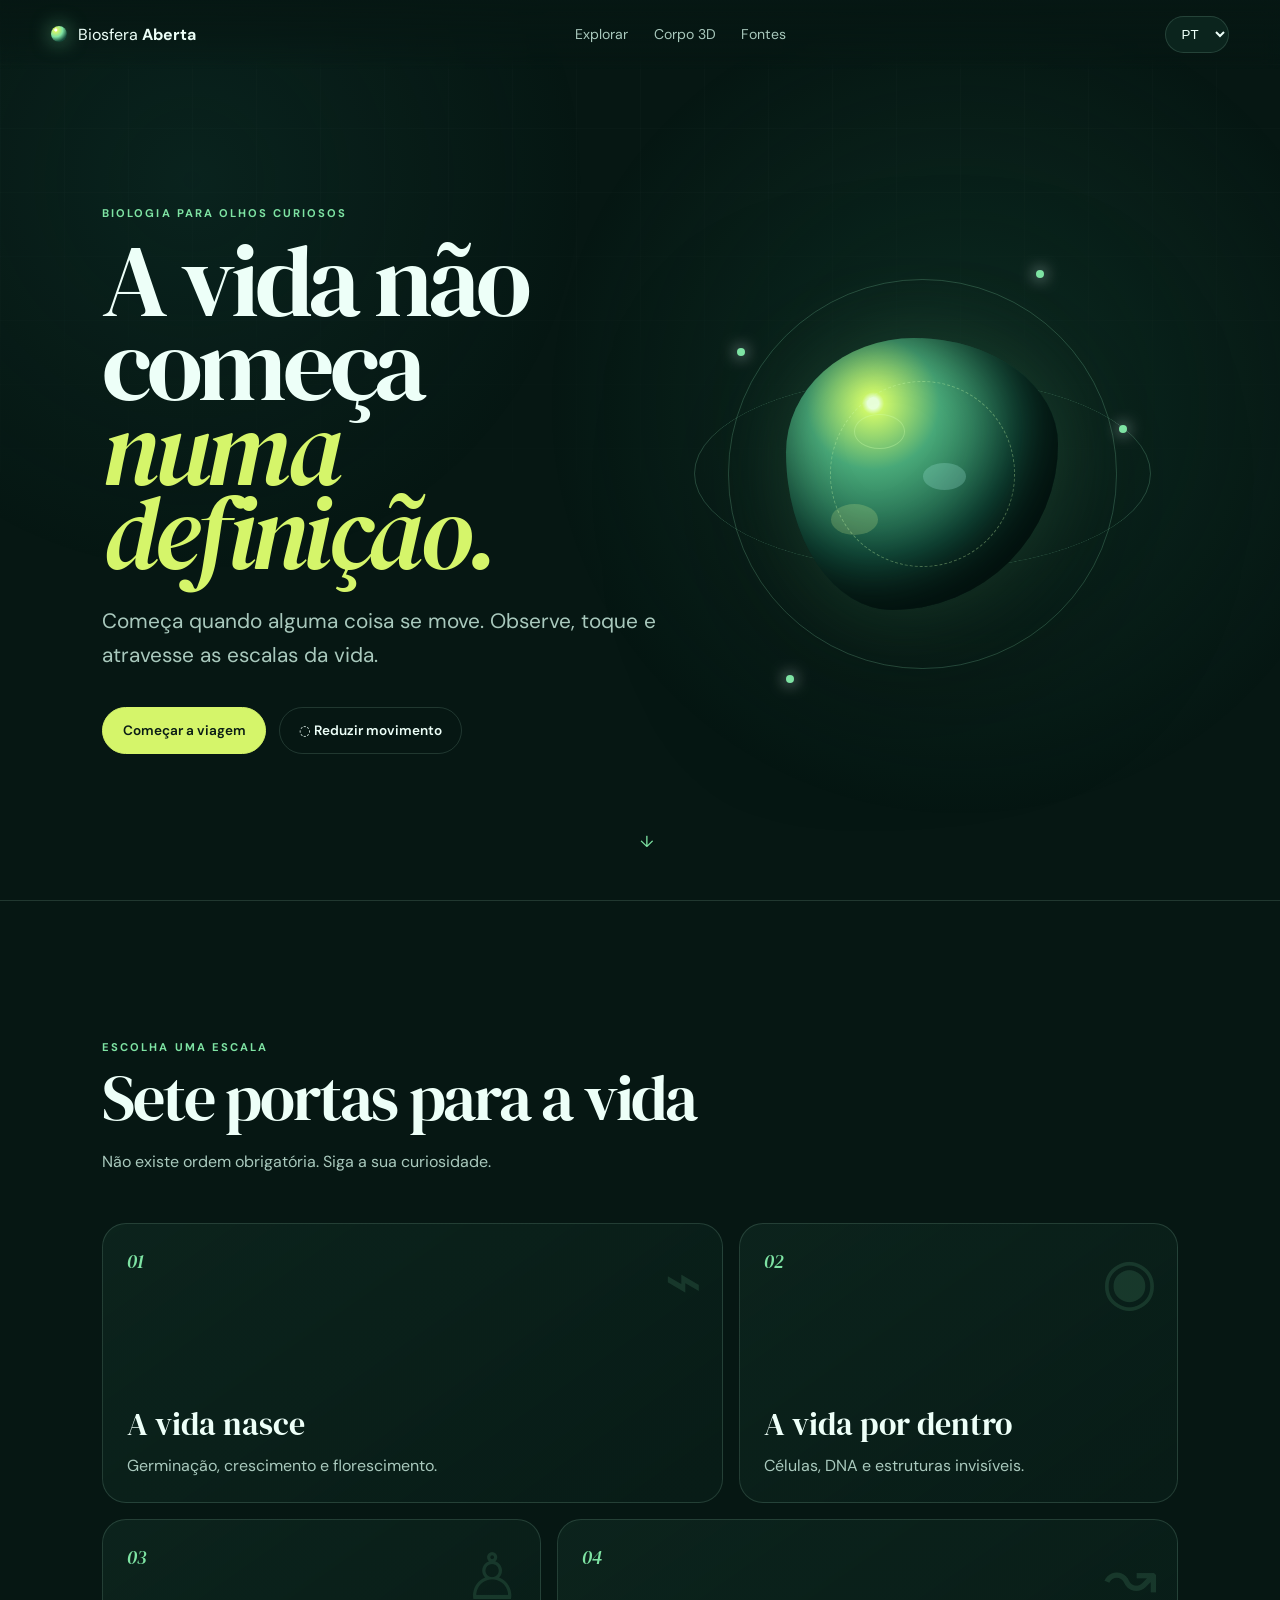
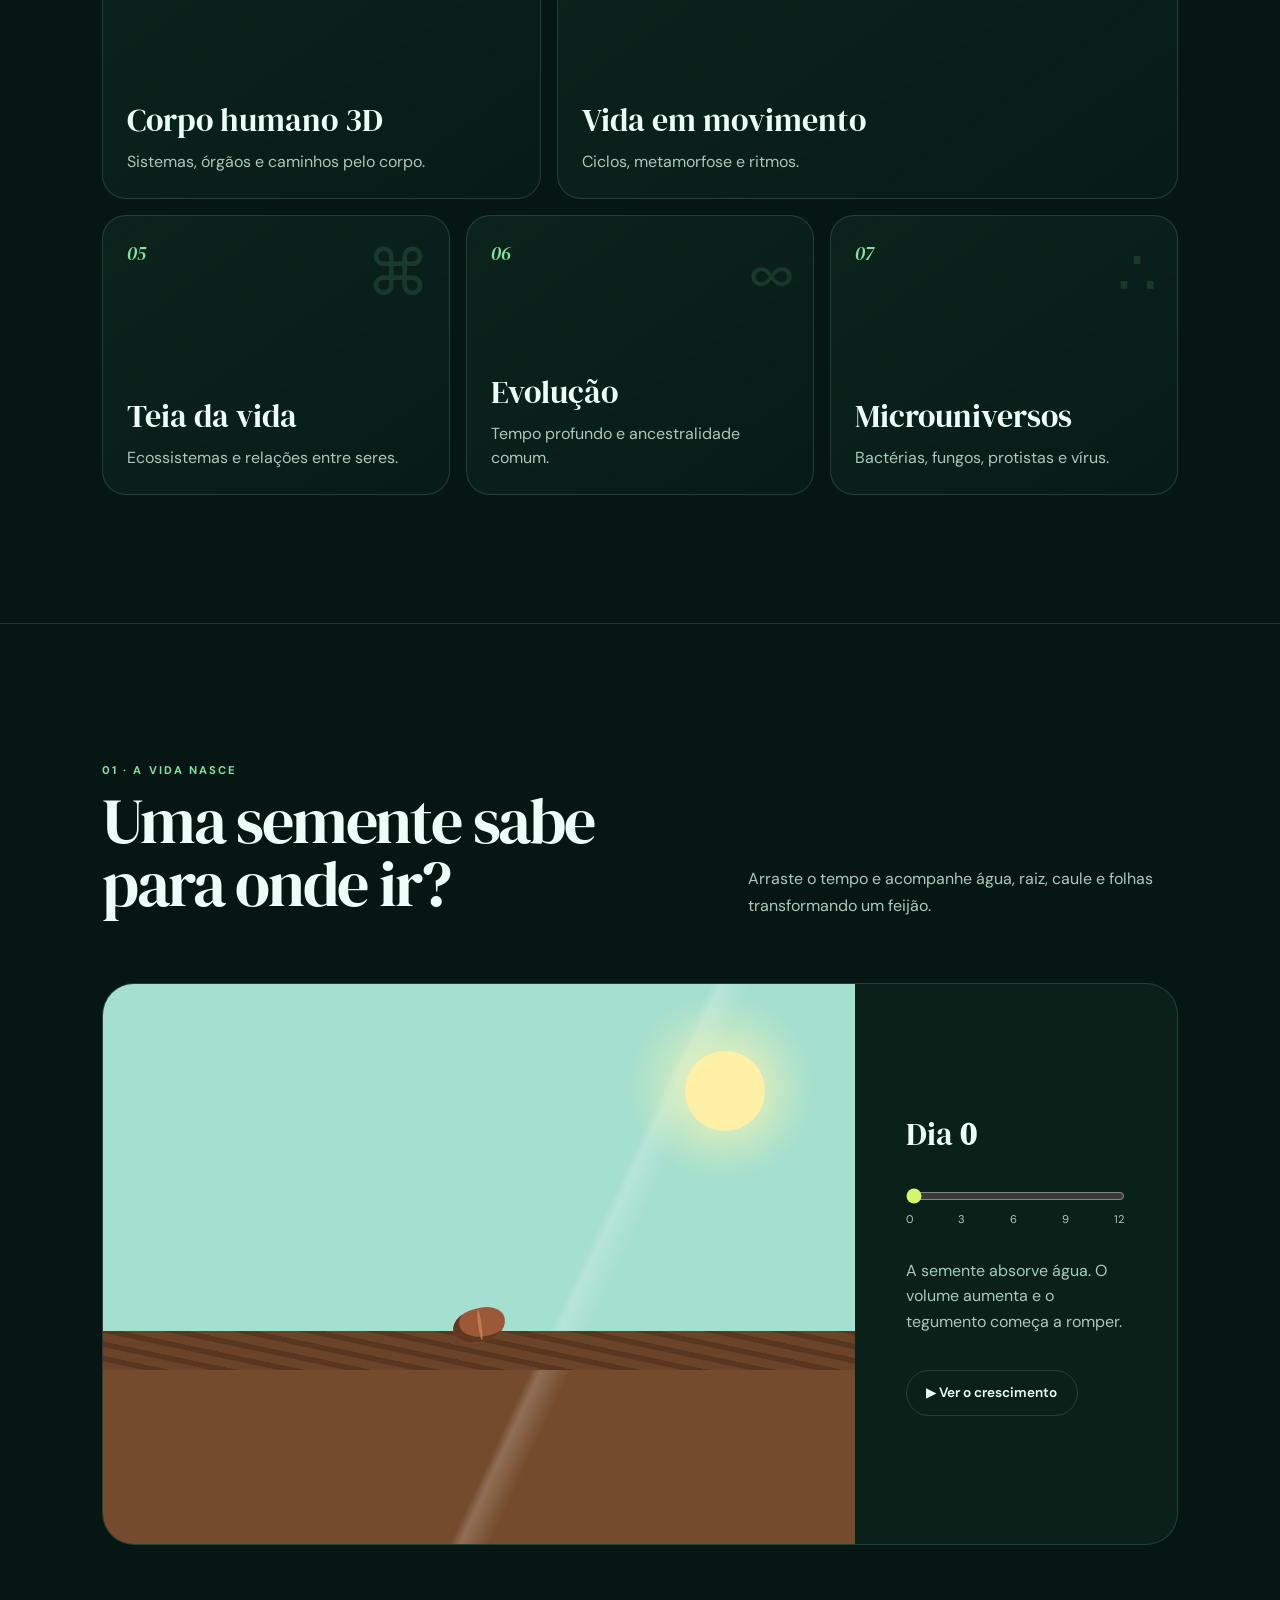
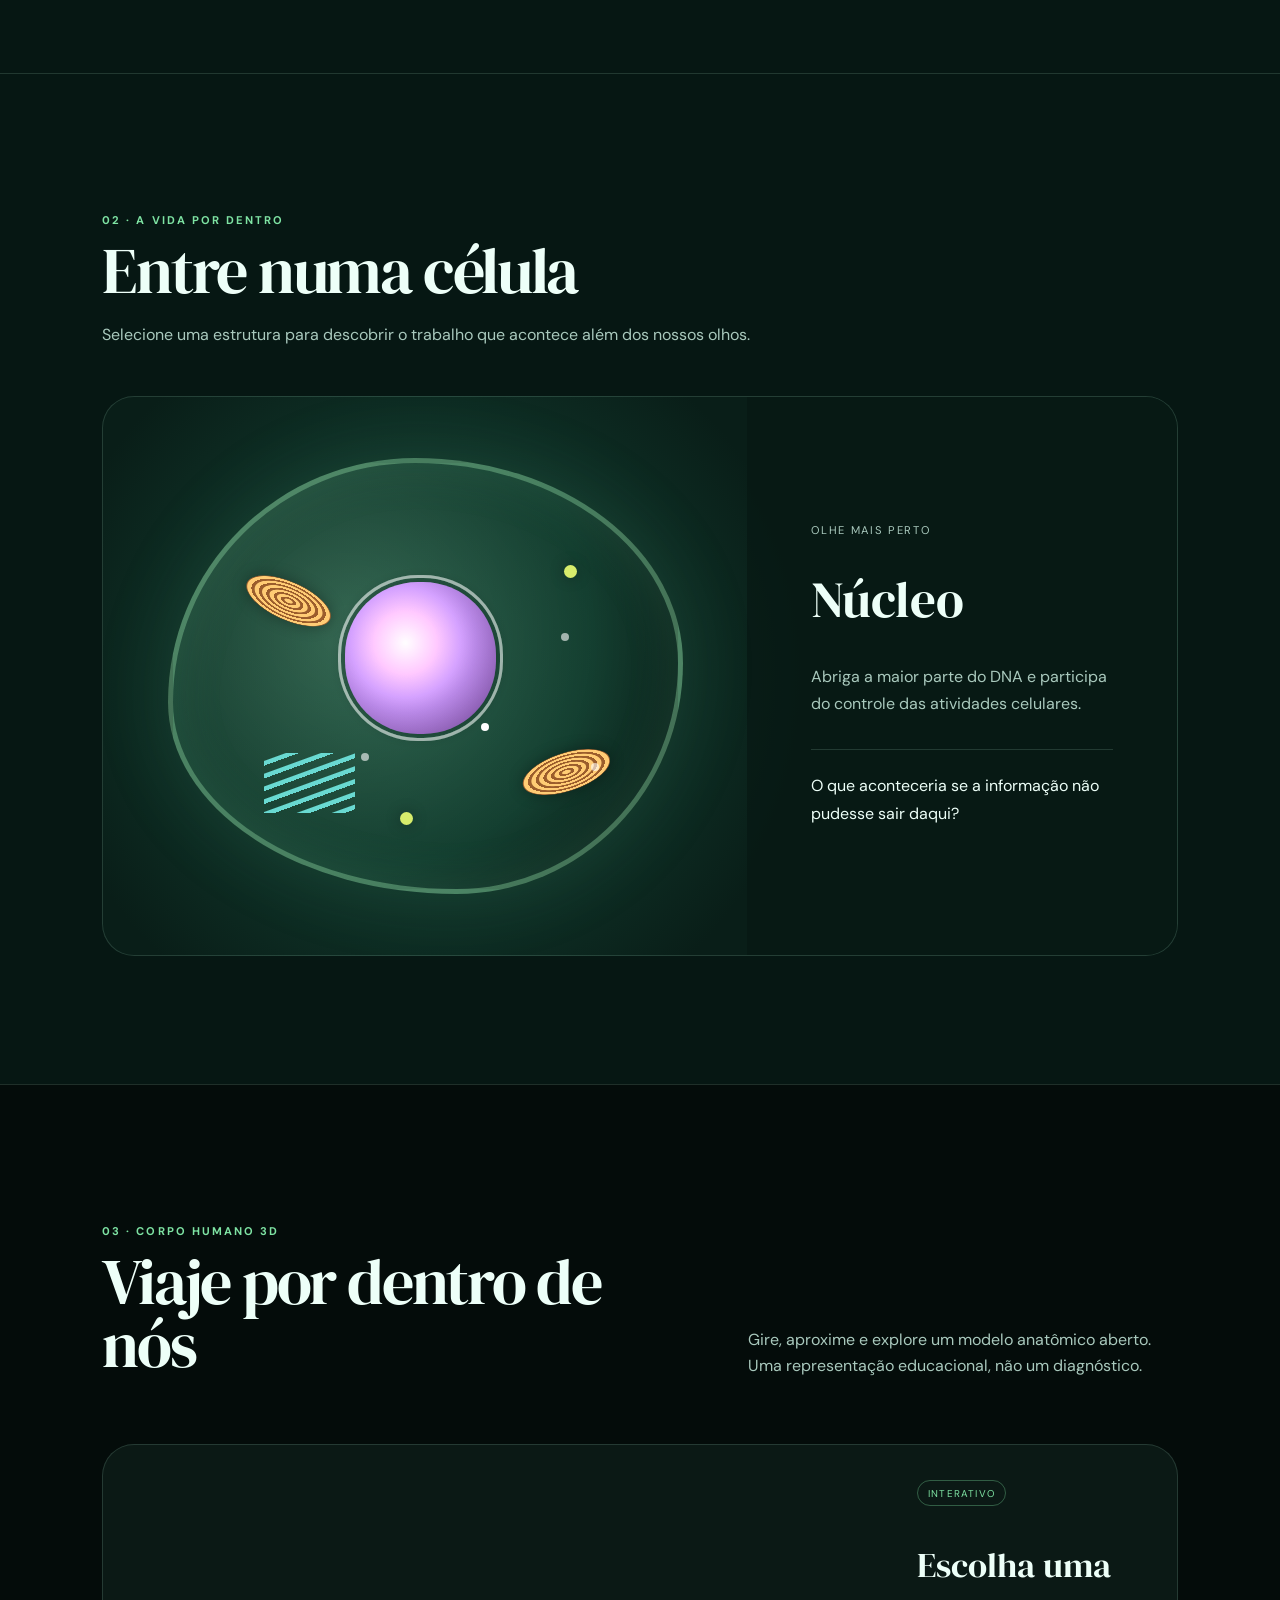
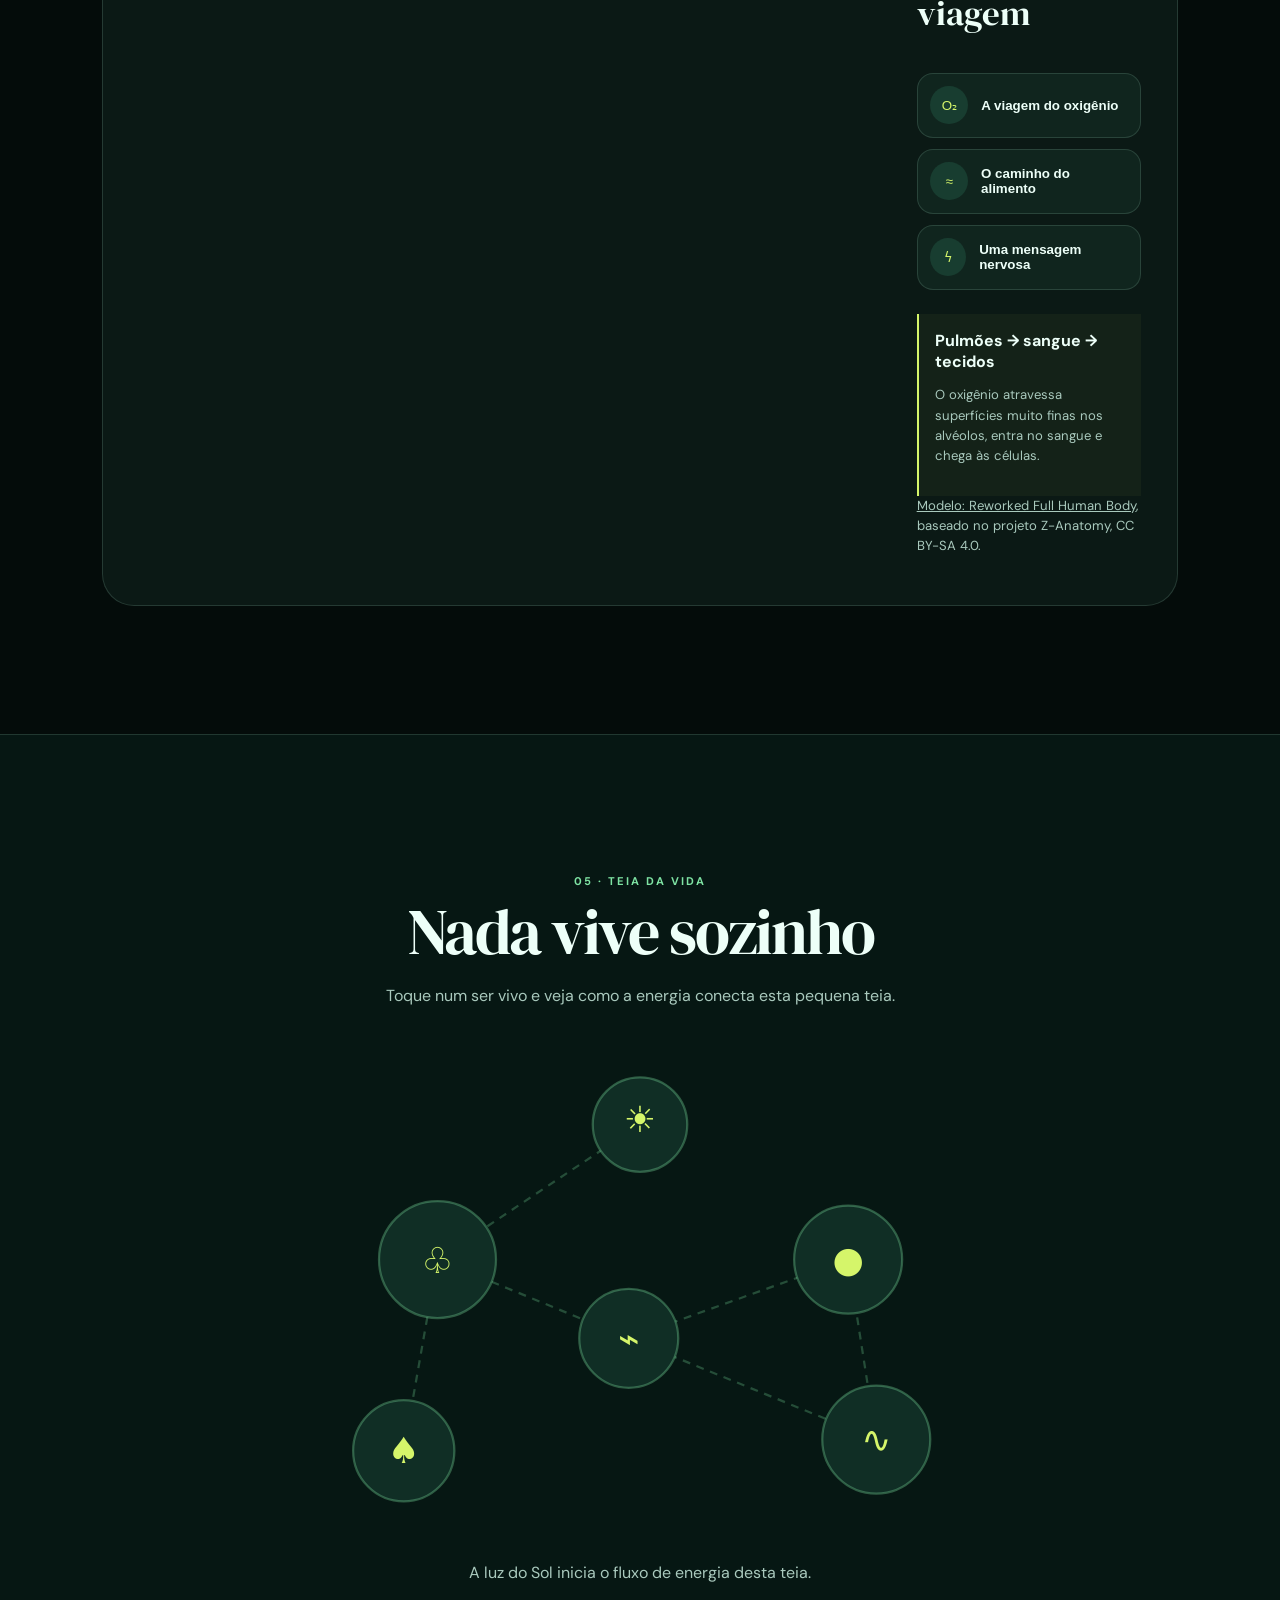
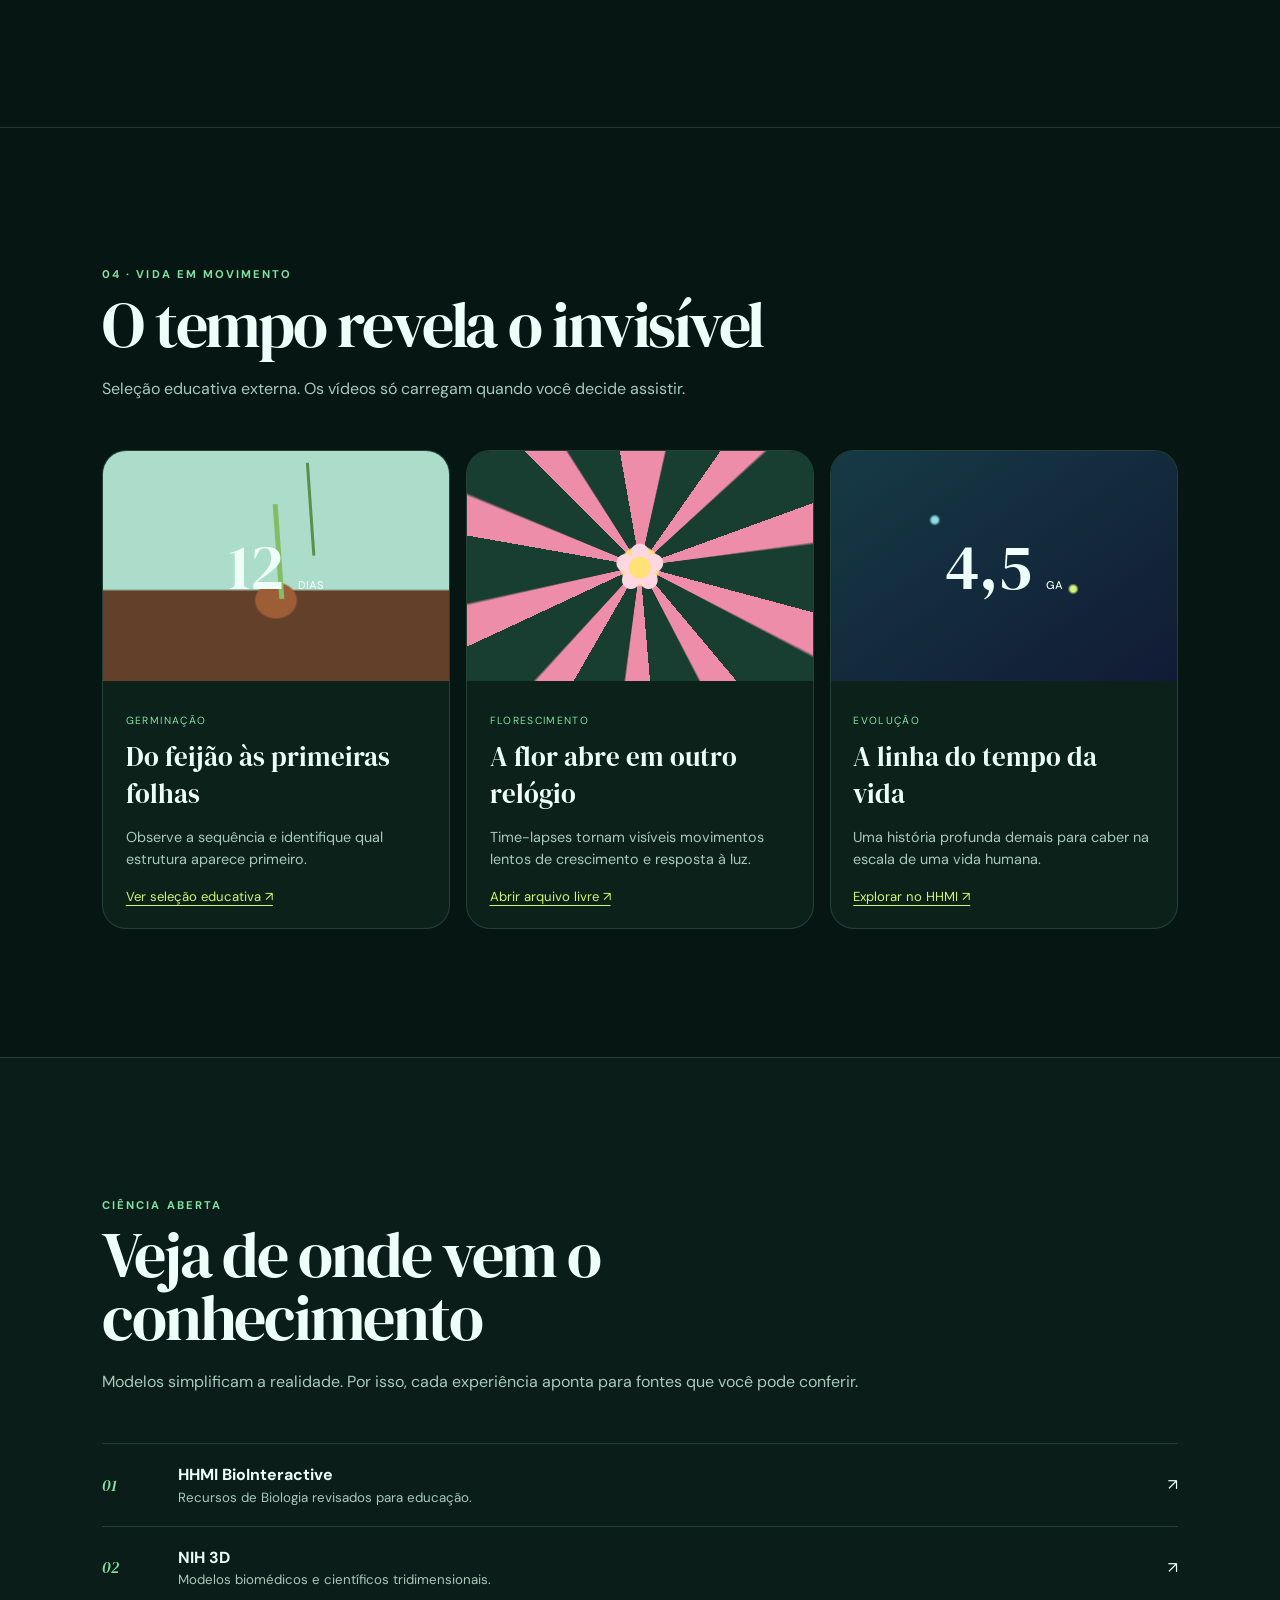
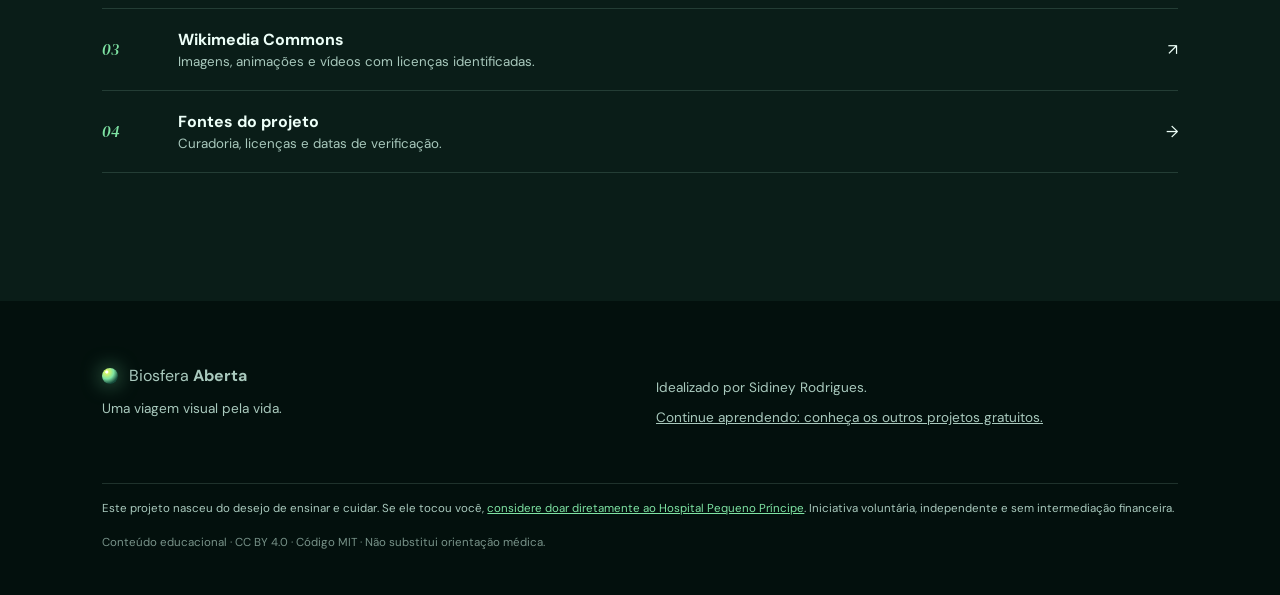
==== index.html @ b3661467 "feat: launch Biosfera Aberta visual biology experience" ====
<!doctype html>
<html lang="pt-BR" data-lang="pt">
<head>
  <meta charset="utf-8">
  <meta name="viewport" content="width=device-width,initial-scale=1">
  <meta name="theme-color" content="#071c18">
  <meta name="description" content="Explore germinação, células, corpo humano 3D, ecologia e evolução em uma experiência visual gratuita de Biologia.">
  <meta name="author" content="Sidiney Rodrigues">
  <meta name="robots" content="index,follow,max-image-preview:large,max-video-preview:-1">
  <link rel="canonical" href="https://sidineyr.github.io/biosfera/">
  <link rel="alternate" hreflang="pt-BR" href="https://sidineyr.github.io/biosfera/">
  <link rel="alternate" hreflang="en" href="https://sidineyr.github.io/biosfera/en/">
  <link rel="alternate" hreflang="es" href="https://sidineyr.github.io/biosfera/es/">
  <link rel="alternate" hreflang="x-default" href="https://sidineyr.github.io/biosfera/">
  <meta property="og:title" content="Biosfera Aberta — Uma viagem visual pela vida">
  <meta property="og:description" content="Entre na vida: observe, explore e descubra Biologia visualmente.">
  <meta property="og:type" content="website">
  <meta property="og:url" content="https://sidineyr.github.io/biosfera/">
  <meta property="og:locale" content="pt_BR">
  <title>Biosfera Aberta — Uma viagem visual pela vida</title>
  <link rel="stylesheet" href="assets/styles.css">
  <script type="application/ld+json">{"@context":"https://schema.org","@type":"LearningResource","name":"Biosfera Aberta","description":"Experiência visual gratuita para aprender Biologia.","url":"https://sidineyr.github.io/biosfera/","inLanguage":["pt-BR","en","es"],"learningResourceType":"interactive resource","isAccessibleForFree":true,"author":{"@type":"Person","name":"Sidiney Rodrigues","url":"https://github.com/sidineyr"}}</script>
</head>
<body>
  <a class="skip" href="#conteudo">Pular para o conteúdo</a>
  <header class="topbar">
    <a class="brand" href="#inicio" aria-label="Biosfera Aberta — início"><span class="brand-dot" aria-hidden="true"></span><span>Biosfera <b>Aberta</b></span></a>
    <nav aria-label="Navegação principal">
      <a href="#mapa" data-i18n="navExplore">Explorar</a>
      <a href="#corpo" data-i18n="navBody">Corpo 3D</a>
      <a href="#fontes" data-i18n="navSources">Fontes</a>
    </nav>
    <label class="language"><span class="sr-only">Idioma</span><select id="language" aria-label="Idioma"><option value="pt">PT</option><option value="en">EN</option><option value="es">ES</option></select></label>
  </header>

  <main id="conteudo">
    <section class="hero" id="inicio" aria-labelledby="hero-title">
      <div class="hero-copy">
        <p class="eyebrow" data-i18n="eyebrow">Biologia para olhos curiosos</p>
        <h1 id="hero-title"><span data-i18n="heroA">A vida não começa</span><br><em data-i18n="heroB">numa definição.</em></h1>
        <p class="lead" data-i18n="heroLead">Começa quando alguma coisa se move. Observe, toque e atravesse as escalas da vida.</p>
        <div class="hero-actions">
          <a class="button primary" href="#mapa" data-i18n="start">Começar a viagem</a>
          <button class="button ghost" id="motion-toggle" type="button" aria-pressed="false"><span aria-hidden="true">◌</span> <span data-i18n="reduceMotion">Reduzir movimento</span></button>
        </div>
      </div>
      <div class="living-orb" aria-hidden="true">
        <div class="orb-ring ring-a"></div><div class="orb-ring ring-b"></div><div class="orb-core"></div>
        <span class="particle p1"></span><span class="particle p2"></span><span class="particle p3"></span><span class="particle p4"></span>
      </div>
      <p class="scroll-cue" aria-hidden="true">↓</p>
    </section>

    <section class="section map-section" id="mapa" aria-labelledby="map-title">
      <div class="section-heading">
        <p class="eyebrow" data-i18n="chooseScale">Escolha uma escala</p>
        <h2 id="map-title" data-i18n="mapTitle">Sete portas para a vida</h2>
        <p data-i18n="mapLead">Não existe ordem obrigatória. Siga a sua curiosidade.</p>
      </div>
      <div class="route-grid" id="route-grid"></div>
    </section>

    <section class="section birth-section" id="nascimento" aria-labelledby="birth-title">
      <div class="section-heading split-heading">
        <div><p class="eyebrow" data-i18n="route1">01 · A vida nasce</p><h2 id="birth-title" data-i18n="birthTitle">Uma semente sabe para onde ir?</h2></div>
        <p data-i18n="birthLead">Arraste o tempo e acompanhe água, raiz, caule e folhas transformando um feijão.</p>
      </div>
      <div class="experiment-card">
        <div class="plant-stage" id="plant-stage" role="img" aria-label="Animação das etapas de germinação de um feijão">
          <div class="sun"></div><div class="soil"></div>
          <div class="seed"><span></span></div><div class="root"></div><div class="stem"><i class="leaf left"></i><i class="leaf right"></i><i class="bud"></i></div>
        </div>
        <div class="timeline-control">
          <label for="growth"><span data-i18n="day">Dia</span> <strong id="day-value">0</strong></label>
          <input id="growth" type="range" min="0" max="12" value="0" aria-describedby="growth-note">
          <div class="timeline-labels" aria-hidden="true"><span>0</span><span>3</span><span>6</span><span>9</span><span>12</span></div>
          <p id="growth-note" class="observation" data-i18n="growth0">A semente absorve água. O volume aumenta e o tegumento começa a romper.</p>
          <button class="small-button" id="play-growth" type="button" data-i18n="playGrowth">▶ Ver o crescimento</button>
        </div>
      </div>
    </section>

    <section class="section cell-section" id="celula" aria-labelledby="cell-title">
      <div class="section-heading">
        <p class="eyebrow" data-i18n="route2">02 · A vida por dentro</p>
        <h2 id="cell-title" data-i18n="cellTitle">Entre numa célula</h2>
        <p data-i18n="cellLead">Selecione uma estrutura para descobrir o trabalho que acontece além dos nossos olhos.</p>
      </div>
      <div class="cell-lab">
        <div class="cell" role="group" aria-label="Diagrama interativo de uma célula animal">
          <button class="organelle nucleus active" data-part="nucleus" aria-label="Núcleo"></button>
          <button class="organelle mito m1" data-part="mitochondria" aria-label="Mitocôndria"></button>
          <button class="organelle mito m2" data-part="mitochondria" aria-label="Mitocôndria"></button>
          <button class="organelle golgi" data-part="golgi" aria-label="Complexo golgiense"></button>
          <button class="organelle ribosome r1" data-part="ribosome" aria-label="Ribossomo"></button>
          <button class="organelle ribosome r2" data-part="ribosome" aria-label="Ribossomo"></button>
          <span class="cell-glow"></span>
        </div>
        <aside class="fact-panel" aria-live="polite">
          <p class="fact-number" data-i18n="closer">Olhe mais perto</p>
          <h3 id="fact-title">Núcleo</h3>
          <p id="fact-text">Abriga a maior parte do DNA e participa do controle das atividades celulares.</p>
          <p class="question" data-i18n="cellQuestion">O que aconteceria se a informação não pudesse sair daqui?</p>
        </aside>
      </div>
    </section>

    <section class="section body-section" id="corpo" aria-labelledby="body-title">
      <div class="section-heading split-heading">
        <div><p class="eyebrow" data-i18n="route3">03 · Corpo humano 3D</p><h2 id="body-title" data-i18n="bodyTitle">Viaje por dentro de nós</h2></div>
        <p data-i18n="bodyLead">Gire, aproxime e explore um modelo anatômico aberto. Uma representação educacional, não um diagnóstico.</p>
      </div>
      <div class="body-viewer">
        <iframe title="Modelo tridimensional interativo do corpo humano" src="https://sketchfab.com/models/6cc9217317804dc89622b7b0e499bc89/embed?autostart=0&ui_theme=dark&ui_infos=0&ui_watermark=0" allow="autoplay; fullscreen; xr-spatial-tracking" loading="lazy" allowfullscreen></iframe>
        <div class="body-side">
          <span class="live-pill" data-i18n="interactive">Interativo</span>
          <h3 data-i18n="journeys">Escolha uma viagem</h3>
          <div class="journey-list">
            <button type="button" data-journey="oxygen"><span>O₂</span><b data-i18n="oxygen">A viagem do oxigênio</b></button>
            <button type="button" data-journey="food"><span>≈</span><b data-i18n="food">O caminho do alimento</b></button>
            <button type="button" data-journey="signal"><span>ϟ</span><b data-i18n="signal">Uma mensagem nervosa</b></button>
          </div>
          <div class="journey-note" id="journey-note" aria-live="polite"><strong data-i18n="lungs">Pulmões → sangue → tecidos</strong><p data-i18n="oxygenNote">O oxigênio atravessa superfícies muito finas nos alvéolos, entra no sangue e chega às células.</p></div>
          <p class="attribution"><a href="https://sketchfab.com/3d-models/reworked-full-human-body-6cc9217317804dc89622b7b0e499bc89" target="_blank" rel="noopener">Modelo: Reworked Full Human Body</a>, baseado no projeto Z-Anatomy, CC BY-SA 4.0.</p>
        </div>
      </div>
    </section>

    <section class="section web-section" id="teia" aria-labelledby="web-title">
      <div class="section-heading centered">
        <p class="eyebrow" data-i18n="route5">05 · Teia da vida</p>
        <h2 id="web-title" data-i18n="webTitle">Nada vive sozinho</h2>
        <p data-i18n="webLead">Toque num ser vivo e veja como a energia conecta esta pequena teia.</p>
      </div>
      <div class="food-web" id="food-web">
        <svg viewBox="0 0 800 430" role="img" aria-labelledby="web-svg-title web-svg-desc">
          <title id="web-svg-title">Teia alimentar interativa</title><desc id="web-svg-desc">Sol, planta, gafanhoto, sapo, serpente e fungos conectados pelo fluxo de energia.</desc>
          <g class="links"><path d="M400 60 L220 180"/><path d="M220 180 L390 250"/><path d="M390 250 L585 180"/><path d="M585 180 L610 340"/><path d="M390 250 L610 340"/><path d="M220 180 L190 350"/></g>
          <g class="node" data-node="sun" tabindex="0"><circle cx="400" cy="60" r="42"/><text x="400" y="67">☀</text></g>
          <g class="node" data-node="plant" tabindex="0"><circle cx="220" cy="180" r="52"/><text x="220" y="192">♧</text></g>
          <g class="node" data-node="insect" tabindex="0"><circle cx="390" cy="250" r="44"/><text x="390" y="261">⌁</text></g>
          <g class="node" data-node="frog" tabindex="0"><circle cx="585" cy="180" r="48"/><text x="585" y="191">●</text></g>
          <g class="node" data-node="snake" tabindex="0"><circle cx="610" cy="340" r="48"/><text x="610" y="351">∿</text></g>
          <g class="node" data-node="fungi" tabindex="0"><circle cx="190" cy="350" r="45"/><text x="190" y="361">♠</text></g>
        </svg>
        <p id="web-fact" aria-live="polite" data-i18n="webFact">A luz do Sol inicia o fluxo de energia desta teia.</p>
      </div>
    </section>

    <section class="section video-section" id="movimento" aria-labelledby="video-title">
      <div class="section-heading">
        <p class="eyebrow" data-i18n="route4">04 · Vida em movimento</p>
        <h2 id="video-title" data-i18n="videoTitle">O tempo revela o invisível</h2>
        <p data-i18n="videoLead">Seleção educativa externa. Os vídeos só carregam quando você decide assistir.</p>
      </div>
      <div class="video-grid">
        <article class="video-card"><div class="video-cover seed-cover"><span>12 <small data-i18n="days">dias</small></span></div><div><p class="tag" data-i18n="germination">Germinação</p><h3 data-i18n="beanTitle">Do feijão às primeiras folhas</h3><p data-i18n="beanText">Observe a sequência e identifique qual estrutura aparece primeiro.</p><a href="https://www.youtube.com/results?search_query=bean+germination+time+lapse+education" target="_blank" rel="noopener" data-i18n="watchSelection">Ver seleção educativa ↗</a></div></article>
        <article class="video-card"><div class="video-cover flower-cover"><span>✿</span></div><div><p class="tag" data-i18n="flowering">Florescimento</p><h3 data-i18n="flowerTitle">A flor abre em outro relógio</h3><p data-i18n="flowerText">Time-lapses tornam visíveis movimentos lentos de crescimento e resposta à luz.</p><a href="https://commons.wikimedia.org/wiki/Category:Videos_of_flowers_opening" target="_blank" rel="noopener" data-i18n="openArchive">Abrir arquivo livre ↗</a></div></article>
        <article class="video-card"><div class="video-cover evolution-cover"><span>4,5 <small>Ga</small></span></div><div><p class="tag" data-i18n="evolution">Evolução</p><h3 data-i18n="timelineTitle">A linha do tempo da vida</h3><p data-i18n="timelineText">Uma história profunda demais para caber na escala de uma vida humana.</p><a href="https://www.biointeractive.org/classroom-resources/earthviewer" target="_blank" rel="noopener" data-i18n="exploreHhmi">Explorar no HHMI ↗</a></div></article>
      </div>
    </section>

    <section class="section sources-section" id="fontes" aria-labelledby="sources-title">
      <div class="section-heading"><p class="eyebrow" data-i18n="openScience">Ciência aberta</p><h2 id="sources-title" data-i18n="sourcesTitle">Veja de onde vem o conhecimento</h2><p data-i18n="sourcesLead">Modelos simplificam a realidade. Por isso, cada experiência aponta para fontes que você pode conferir.</p></div>
      <div class="source-list">
        <a href="https://www.biointeractive.org/" target="_blank" rel="noopener"><span>01</span><div><b>HHMI BioInteractive</b><small data-i18n="hhmiDesc">Recursos de Biologia revisados para educação.</small></div><i>↗</i></a>
        <a href="https://3d.nih.gov/" target="_blank" rel="noopener"><span>02</span><div><b>NIH 3D</b><small data-i18n="nihDesc">Modelos biomédicos e científicos tridimensionais.</small></div><i>↗</i></a>
        <a href="https://commons.wikimedia.org/wiki/Category:Biology" target="_blank" rel="noopener"><span>03</span><div><b>Wikimedia Commons</b><small data-i18n="commonsDesc">Imagens, animações e vídeos com licenças identificadas.</small></div><i>↗</i></a>
        <a href="SOURCES.md"><span>04</span><div><b data-i18n="projectSources">Fontes do projeto</b><small data-i18n="projectSourcesDesc">Curadoria, licenças e datas de verificação.</small></div><i>→</i></a>
      </div>
    </section>
  </main>

  <footer>
    <div class="footer-main"><div><a class="brand" href="#inicio"><span class="brand-dot"></span><span>Biosfera <b>Aberta</b></span></a><p data-i18n="footerTag">Uma viagem visual pela vida.</p></div><div><p data-i18n="idealized">Idealizado por <a href="https://github.com/sidineyr" target="_blank" rel="noopener">Sidiney Rodrigues</a>.</p><p><a href="https://sidineyr.github.io/" data-i18n="siblings">Continue aprendendo: conheça os outros projetos gratuitos.</a></p></div></div>
    <p class="care-note" data-i18n-html="care">Este projeto nasceu do desejo de ensinar e cuidar. Se ele tocou você, <a href="https://pequenoprincipe.org.br/doadores/apoie-o-pequeno-principe/" target="_blank" rel="noopener">considere doar diretamente ao Hospital Pequeno Príncipe</a>. Iniciativa voluntária, independente e sem intermediação financeira.</p>
    <p class="legal">Conteúdo educacional · CC BY 4.0 · Código MIT · <span data-i18n="medical">Não substitui orientação médica.</span></p>
  </footer>
  <script src="assets/app.js" defer></script>
</body>
</html>
---- assets/styles.css ----
@import url('https://fonts.googleapis.com/css2?family=DM+Sans:wght@400;500;600;700&family=DM+Serif+Display:ital@0;1&display=swap');
:root{--ink:#edfff8;--muted:#a9c9bd;--bg:#061713;--panel:#0b241d;--line:rgba(173,226,202,.16);--green:#7ee3a3;--lime:#d5f56a;--blue:#6fd9d6;--amber:#ffca72;--serif:'DM Serif Display',Georgia,serif;--sans:'DM Sans',system-ui,sans-serif;color-scheme:dark}
*{box-sizing:border-box}html{scroll-behavior:smooth}body{margin:0;background:var(--bg);color:var(--ink);font-family:var(--sans);overflow-x:hidden}body::before{content:"";position:fixed;inset:0;pointer-events:none;background:linear-gradient(rgba(255,255,255,.018) 1px,transparent 1px),linear-gradient(90deg,rgba(255,255,255,.018) 1px,transparent 1px);background-size:64px 64px;mask-image:linear-gradient(to bottom,black,transparent 75%);z-index:-1}a{color:inherit}.skip{position:fixed;left:1rem;top:-5rem;background:var(--lime);color:#071713;padding:.8rem 1rem;border-radius:.5rem;z-index:100}.skip:focus{top:1rem}.sr-only{position:absolute;width:1px;height:1px;padding:0;margin:-1px;overflow:hidden;clip:rect(0,0,0,0);white-space:nowrap;border:0}.topbar{position:fixed;z-index:50;top:0;left:0;right:0;display:flex;align-items:center;justify-content:space-between;gap:2rem;padding:1rem clamp(1rem,4vw,4rem);background:linear-gradient(#061713e8,#061713aa,transparent);backdrop-filter:blur(9px)}.brand{display:flex;align-items:center;gap:.65rem;text-decoration:none;font-size:1rem}.brand-dot{width:1rem;height:1rem;border-radius:50%;background:radial-gradient(circle at 30% 25%,white 0 7%,var(--lime) 12%,var(--green) 42%,#174b3b 72%);box-shadow:0 0 20px #7ee3a399}.topbar nav{display:flex;gap:1.6rem}.topbar nav a{text-decoration:none;color:var(--muted);font-size:.88rem}.topbar nav a:hover,.topbar nav a:focus{color:var(--ink)}select{background:#0b241d;color:var(--ink);border:1px solid var(--line);padding:.55rem .7rem;border-radius:99px}.hero{min-height:100svh;display:grid;grid-template-columns:minmax(0,1.05fr) minmax(300px,.95fr);align-items:center;padding:7rem clamp(1.25rem,8vw,9rem) 4rem;position:relative;background:radial-gradient(circle at 75% 45%,#174a3866,transparent 38%),radial-gradient(circle at 15% 20%,#14443b44,transparent 30%)}.hero-copy{z-index:2}.eyebrow{text-transform:uppercase;letter-spacing:.18em;color:var(--green);font-size:.7rem;font-weight:700}.hero h1{font-family:var(--serif);font-size:clamp(3.6rem,8vw,8.6rem);line-height:.82;letter-spacing:-.045em;margin:1.2rem 0 1.8rem;font-weight:400}.hero h1 em{color:var(--lime);font-weight:400}.lead{max-width:620px;color:var(--muted);font-size:clamp(1rem,1.7vw,1.3rem);line-height:1.65}.hero-actions{display:flex;flex-wrap:wrap;gap:.8rem;margin-top:2.2rem}.button,.small-button{border:1px solid var(--line);border-radius:99px;padding:.85rem 1.2rem;font:600 .85rem var(--sans);text-decoration:none;cursor:pointer}.button.primary{background:var(--lime);color:#0a1c15;border-color:var(--lime)}.button.ghost,.small-button{background:transparent;color:var(--ink)}.button:hover,.small-button:hover{transform:translateY(-2px)}.living-orb{position:relative;width:min(38vw,530px);aspect-ratio:1;margin:auto;filter:drop-shadow(0 30px 80px #0008)}.orb-core{position:absolute;inset:22%;border-radius:47% 53% 61% 39%/42% 39% 61% 58%;background:radial-gradient(circle at 32% 24%,#e8ffd9 0 2%,#cbf66a 4%,#48a878 24%,#155441 55%,#09231c 74%);box-shadow:inset -30px -25px 70px #02100d,0 0 80px #70e39c30;animation:morph 9s ease-in-out infinite alternate,spin 22s linear infinite}.orb-core::before,.orb-core::after{content:"";position:absolute;border:1px solid #cfffaa55;border-radius:50%}.orb-core::before{width:18%;height:12%;left:25%;top:28%;box-shadow:65px 45px 0 -4px #9ce3d844,-25px 88px 0 -2px #e3f88f33}.orb-core::after{inset:16%;border-style:dashed}.orb-ring{position:absolute;inset:10%;border:1px solid #93e7bc38;border-radius:50%;animation:spin 18s linear infinite}.ring-b{inset:3%;transform:rotateX(65deg);animation-direction:reverse;animation-duration:14s}.particle{position:absolute;width:8px;height:8px;background:var(--green);border-radius:50%;box-shadow:0 0 15px currentColor}.p1{left:12%;top:24%;animation:float 5s ease-in-out infinite}.p2{right:8%;top:40%;animation:float 7s ease-in-out infinite reverse}.p3{left:22%;bottom:7%;animation:float 6s ease-in-out infinite}.p4{right:25%;top:8%;animation:float 4s ease-in-out infinite reverse}.scroll-cue{position:absolute;bottom:2rem;left:50%;color:var(--green);animation:float 2s ease-in-out infinite}.section{padding:clamp(5rem,10vw,9rem) clamp(1.25rem,8vw,9rem);border-top:1px solid var(--line)}.section-heading{max-width:760px;margin-bottom:3rem}.section-heading h2{font:400 clamp(2.6rem,5vw,5rem)/.98 var(--serif);letter-spacing:-.035em;margin:.8rem 0 1.2rem}.section-heading>p:last-child,.split-heading>p{color:var(--muted);line-height:1.65}.split-heading{max-width:none;display:grid;grid-template-columns:1.15fr .85fr;gap:4rem;align-items:end}.centered{text-align:center;margin-inline:auto}.route-grid{display:grid;grid-template-columns:repeat(12,1fr);gap:1rem}.route-card{position:relative;min-height:280px;padding:1.5rem;border:1px solid var(--line);border-radius:1.5rem;background:linear-gradient(145deg,#102c2399,#081c17);overflow:hidden;text-decoration:none;display:flex;flex-direction:column;justify-content:space-between;transition:.25s ease}.route-card:nth-child(1),.route-card:nth-child(4){grid-column:span 7}.route-card:nth-child(2),.route-card:nth-child(3){grid-column:span 5}.route-card:nth-child(n+5){grid-column:span 4}.route-card:hover,.route-card:focus-visible{transform:translateY(-5px);border-color:#8fe3b577;background:#123528}.route-card .number{font:italic 1.2rem var(--serif);color:var(--green)}.route-card h3{font:400 2rem var(--serif);margin:auto 0 .5rem}.route-card p{color:var(--muted);margin:0;max-width:42ch;line-height:1.5}.route-icon{position:absolute;right:1.2rem;top:1rem;font-size:4rem;color:#7ee3a322}.experiment-card{display:grid;grid-template-columns:1.4fr .6fr;border:1px solid var(--line);border-radius:2rem;overflow:hidden;background:#0a211a}.plant-stage{height:560px;position:relative;overflow:hidden;background:linear-gradient(#a5dfcf 0 62%,#744b2c 62%);--growth:0}.plant-stage::before{content:"";position:absolute;inset:0;background:radial-gradient(circle at 82% 18%,#fff9b477,transparent 12%),linear-gradient(115deg,transparent 60%,#fff3 61%,transparent 64%)}.soil{position:absolute;left:0;right:0;top:62%;height:7%;background:repeating-linear-gradient(12deg,#6b4328 0 8px,#59361f 9px 14px)}.sun{position:absolute;width:80px;height:80px;border-radius:50%;background:#fff0a8;right:12%;top:12%;box-shadow:0 0 60px #fff5af}.seed{position:absolute;left:50%;top:61%;width:62px;height:40px;border-radius:60% 42% 58% 45%;background:#9b5938;transform:translate(-50%,-50%) rotate(-8deg) scale(calc(.85 + var(--growth)*.015));box-shadow:inset 8px -6px #603821}.seed span{position:absolute;left:48%;top:5%;width:4px;height:90%;background:#c17b4e;border-radius:50%}.root{position:absolute;left:50%;top:63%;width:5px;height:calc(var(--growth)*15px);max-height:175px;background:#f2e3b5;border-radius:50%;transform-origin:top;transform:rotate(5deg)}.root::after{content:"";position:absolute;top:45%;left:1px;width:45px;height:3px;background:#e9d7a4;transform:rotate(25deg);opacity:calc(var(--growth)/12)}.stem{position:absolute;left:50%;bottom:38%;width:7px;height:calc(max(0px,(var(--growth) - 3)*33px));max-height:280px;background:linear-gradient(90deg,#295f35,#7ebf63);border-radius:6px;transform-origin:bottom}.leaf{position:absolute;width:75px;height:38px;background:linear-gradient(135deg,#77b85d,#2e6a3d);border-radius:100% 0 100% 0;opacity:calc((var(--growth) - 6)/3)}.leaf.left{left:-69px;top:38%;transform:rotate(18deg)}.leaf.right{left:5px;top:20%;transform:scaleX(-1) rotate(18deg)}.bud{position:absolute;top:-30px;left:-12px;width:30px;height:34px;background:#dff37b;border-radius:50% 50% 35% 35%;opacity:calc((var(--growth) - 10)/2)}.timeline-control{padding:clamp(2rem,4vw,4rem);display:flex;flex-direction:column;justify-content:center}.timeline-control label{font:400 2rem var(--serif)}input[type=range]{accent-color:var(--lime);width:100%;margin:2rem 0 .5rem}.timeline-labels{display:flex;justify-content:space-between;color:var(--muted);font-size:.7rem}.observation{min-height:5rem;color:var(--muted);line-height:1.6;margin:2rem 0}.small-button{align-self:flex-start}.cell-lab{display:grid;grid-template-columns:1.2fr .8fr;min-height:560px;background:radial-gradient(circle at 30% 50%,#184d3c,#091e18 48%);border:1px solid var(--line);border-radius:2rem;overflow:hidden}.cell{width:min(80%,520px);aspect-ratio:1.18;align-self:center;justify-self:center;border-radius:48% 52% 44% 56%/56% 47% 53% 44%;border:5px solid #9ae7ad66;background:radial-gradient(circle at 35% 40%,#98d9af40,#164333aa 58%,#091b16 90%);position:relative;box-shadow:inset 0 0 50px #8ae1b022,0 0 80px #5cbe8b22;animation:morph 10s ease-in-out infinite alternate}.organelle{position:absolute;border:0;cursor:pointer;transition:.2s;box-shadow:0 0 15px #0005}.organelle:hover,.organelle:focus-visible,.organelle.active{filter:brightness(1.35);outline:3px solid #fff8;outline-offset:4px}.nucleus{width:30%;aspect-ratio:1;border-radius:48%;left:34%;top:28%;background:radial-gradient(circle at 40% 40%,#e8bcff,#8864aa 55%,#48285f)}.mito{width:18%;height:9%;border-radius:50%;background:repeating-radial-gradient(ellipse,#ffcc74 0 4px,#9b5d2c 5px 8px)}.m1{left:14%;top:28%;transform:rotate(24deg)}.m2{right:13%;bottom:23%;transform:rotate(-18deg)}.golgi{width:18%;height:14%;left:18%;bottom:18%;background:repeating-linear-gradient(160deg,transparent 0 7px,#69d9d1 8px 12px);box-shadow:none}.ribosome{width:13px;height:13px;border-radius:50%;background:#d7ed6c}.r1{right:20%;top:24%}.r2{left:45%;bottom:15%}.cell-glow{position:absolute;width:8px;height:8px;background:white;border-radius:50%;left:61%;top:61%;box-shadow:-120px 30px #ffffff99,80px -90px #ffffff99,110px 40px #ffffff99}.fact-panel{padding:clamp(2rem,5vw,5rem);background:#071713aa;display:flex;flex-direction:column;justify-content:center}.fact-number{color:var(--green);text-transform:uppercase;letter-spacing:.15em;font-size:.7rem}.fact-panel h3{font:400 clamp(2.5rem,4vw,4rem) var(--serif);margin:.8rem 0}.fact-panel>p{color:var(--muted);line-height:1.7}.fact-panel .question{border-top:1px solid var(--line);padding-top:1.4rem;color:var(--ink)}.body-section{background:#040c0a}.body-viewer{display:grid;grid-template-columns:1.45fr .55fr;border:1px solid var(--line);border-radius:2rem;overflow:hidden;min-height:680px;background:#0b1915}.body-viewer iframe{width:100%;height:100%;min-height:680px;border:0}.body-side{padding:2.2rem;display:flex;flex-direction:column}.live-pill{align-self:flex-start;border:1px solid #7ee3a355;color:var(--green);padding:.35rem .65rem;border-radius:99px;text-transform:uppercase;letter-spacing:.12em;font-size:.62rem}.body-side h3{font:400 2.2rem var(--serif)}.journey-list{display:grid;gap:.65rem}.journey-list button{display:flex;align-items:center;gap:.8rem;text-align:left;border:1px solid var(--line);background:#10251e;color:var(--ink);padding:.8rem;border-radius:1rem;cursor:pointer}.journey-list span{display:grid;place-items:center;width:38px;height:38px;border-radius:50%;background:#183d30;color:var(--lime)}.journey-list button:hover,.journey-list button:focus{border-color:var(--green)}.journey-note{margin-top:1.5rem;padding:1rem;border-left:2px solid var(--lime);background:#d5f56a0a}.journey-note p,.attribution{font-size:.82rem;color:var(--muted);line-height:1.55}.attribution{margin-top:auto}.food-web{max-width:900px;margin:auto}.food-web svg{width:100%;overflow:visible}.links path{stroke:#7ee3a344;stroke-width:2;fill:none;stroke-dasharray:7 6;animation:dash 18s linear infinite}.node{cursor:pointer}.node circle{fill:#102e25;stroke:#7ee3a355;stroke-width:2;transition:.2s}.node text{text-anchor:middle;font-size:32px;fill:var(--lime)}.node:hover circle,.node:focus circle,.node.active circle{fill:#225440;stroke:var(--lime);stroke-width:4}.food-web>p{text-align:center;color:var(--muted)}.video-grid{display:grid;grid-template-columns:repeat(3,1fr);gap:1rem}.video-card{border:1px solid var(--line);border-radius:1.5rem;overflow:hidden;background:#0b211a}.video-cover{height:230px;display:grid;place-items:center;position:relative;overflow:hidden}.video-cover span{font:400 4rem var(--serif);z-index:1}.video-cover small{font:500 .7rem var(--sans);text-transform:uppercase}.seed-cover{background:radial-gradient(ellipse at 50% 65%,#9d5e37 0 8%,transparent 9%),linear-gradient(#acdcca 0 60%,#62402a 61%)}.seed-cover::before{content:"";position:absolute;width:5px;height:95px;background:#83bd66;bottom:36%;left:50%;box-shadow:35px -40px 0 -1px #57914a;transform:rotate(-4deg)}.flower-cover{background:radial-gradient(circle,#ffe178 0 9%,transparent 10%),repeating-conic-gradient(from 0deg at 50% 50%,#ee8daa 0 12deg,transparent 13deg 35deg),#183d31}.flower-cover span{color:#ffd7e2}.evolution-cover{background:radial-gradient(circle at 30% 30%,#8adde0 0 1%,transparent 2%),radial-gradient(circle at 70% 60%,#d6f47a 0 1%,transparent 2%),linear-gradient(145deg,#163a45,#111b35)}.video-card>div:last-child{padding:1.4rem}.tag{color:var(--green);text-transform:uppercase;letter-spacing:.13em;font-size:.65rem}.video-card h3{font:400 1.7rem var(--serif);margin:.5rem 0}.video-card p:not(.tag){color:var(--muted);font-size:.9rem;line-height:1.55}.video-card a{color:var(--lime);font-size:.82rem;text-underline-offset:4px}.sources-section{background:#0a1d18}.source-list{border-top:1px solid var(--line)}.source-list a{display:grid;grid-template-columns:60px 1fr auto;gap:1rem;align-items:center;padding:1.25rem 0;border-bottom:1px solid var(--line);text-decoration:none}.source-list a:hover b{color:var(--lime)}.source-list span{color:var(--green);font:italic 1rem var(--serif)}.source-list div{display:grid;gap:.2rem}.source-list small{color:var(--muted)}footer{padding:4rem clamp(1.25rem,8vw,9rem) 2rem;background:#03100d;color:var(--muted)}.footer-main{display:grid;grid-template-columns:1fr 1fr;gap:2rem;padding-bottom:2rem}.footer-main p{font-size:.85rem}.care-note,.legal{border-top:1px solid var(--line);padding-top:1rem;font-size:.72rem;line-height:1.6}.care-note a{color:var(--green)}.legal{border:0;padding-top:.2rem;opacity:.7}
@keyframes spin{to{transform:rotate(360deg)}}@keyframes morph{50%{border-radius:58% 42% 38% 62%/45% 57% 43% 55%}100%{border-radius:40% 60% 58% 42%/62% 43% 57% 38%}}@keyframes float{50%{transform:translateY(-14px)}}@keyframes dash{to{stroke-dashoffset:-200}}
.reduced-motion *{animation-duration:.001ms!important;animation-iteration-count:1!important;scroll-behavior:auto!important}.reduced-motion .living-orb{transform:none}.reduced-motion .scroll-cue{display:none}
@media(max-width:900px){.topbar nav{display:none}.hero{grid-template-columns:1fr;padding-top:8rem}.living-orb{position:absolute;right:-28%;top:15%;width:70vw;opacity:.44}.hero-copy{max-width:760px}.route-card,.route-card:nth-child(n){grid-column:span 6}.split-heading,.experiment-card,.cell-lab,.body-viewer{grid-template-columns:1fr}.plant-stage{height:420px}.body-viewer iframe{min-height:580px}.video-grid{grid-template-columns:1fr 1fr}.video-card:last-child{grid-column:span 2}}
@media(max-width:600px){.topbar{padding:.9rem 1rem}.hero h1{font-size:clamp(3.4rem,17vw,5.3rem)}.route-card,.route-card:nth-child(n){grid-column:1/-1;min-height:220px}.section{padding-block:5.5rem}.plant-stage{height:350px}.cell-lab{min-height:0}.cell{width:85%;margin:3rem auto}.fact-panel{padding:2rem}.body-viewer iframe{min-height:480px}.video-grid{grid-template-columns:1fr}.video-card:last-child{grid-column:auto}.footer-main{grid-template-columns:1fr}.hero-actions{align-items:stretch}.button{text-align:center}}
@media(prefers-reduced-motion:reduce){*{animation-duration:.001ms!important;animation-iteration-count:1!important;scroll-behavior:auto!important}}
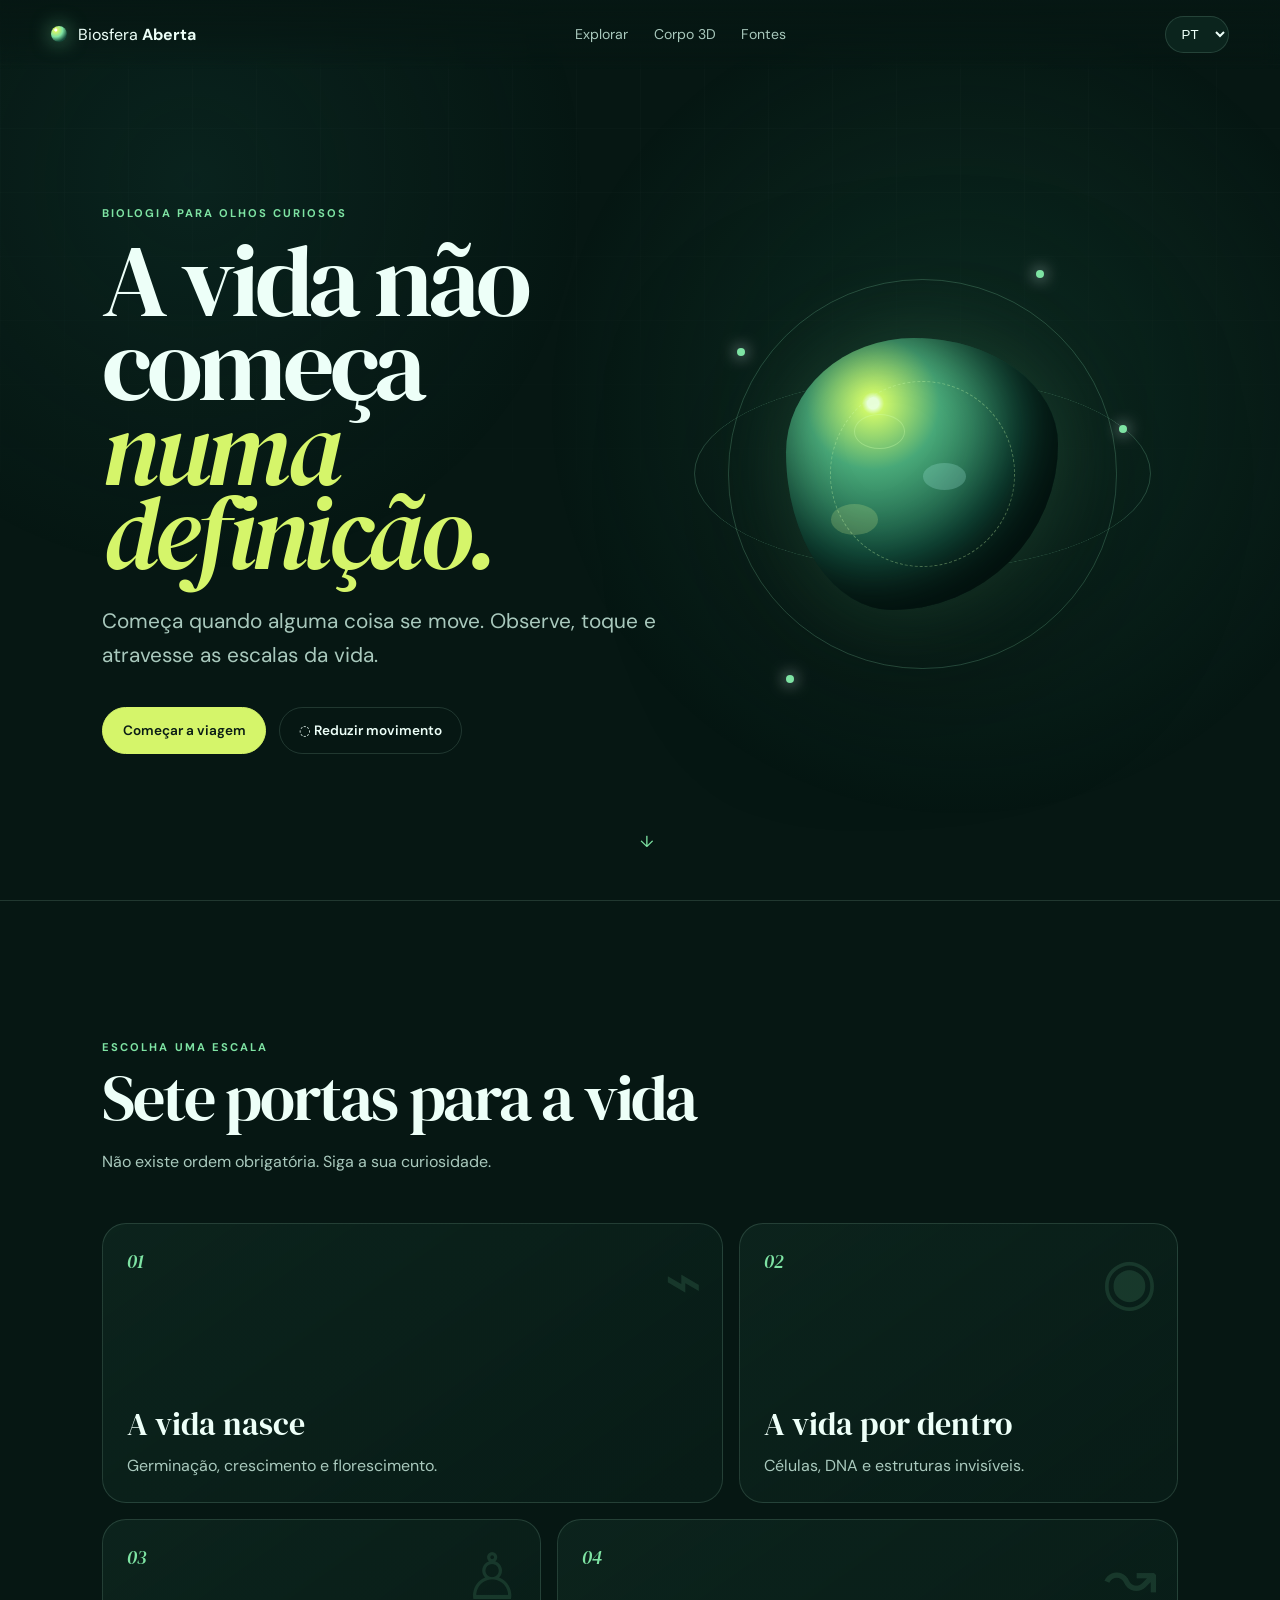
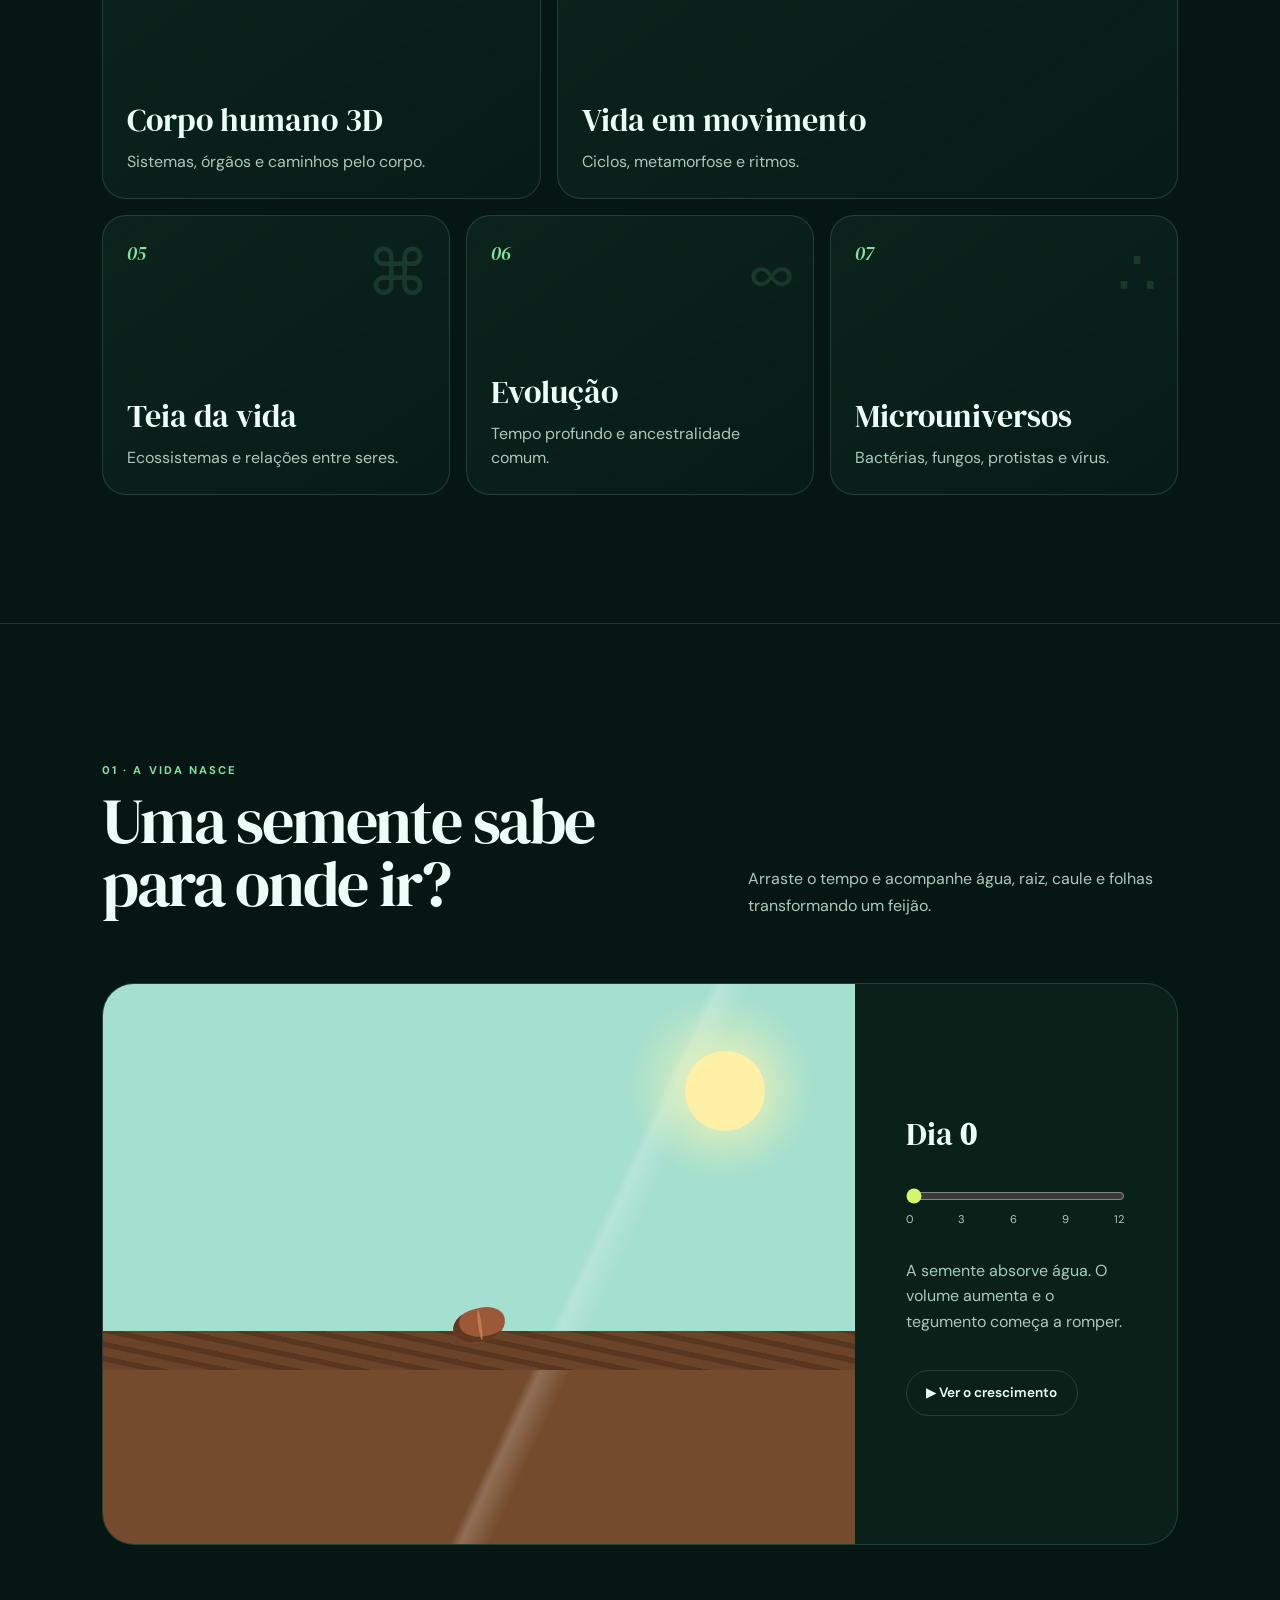
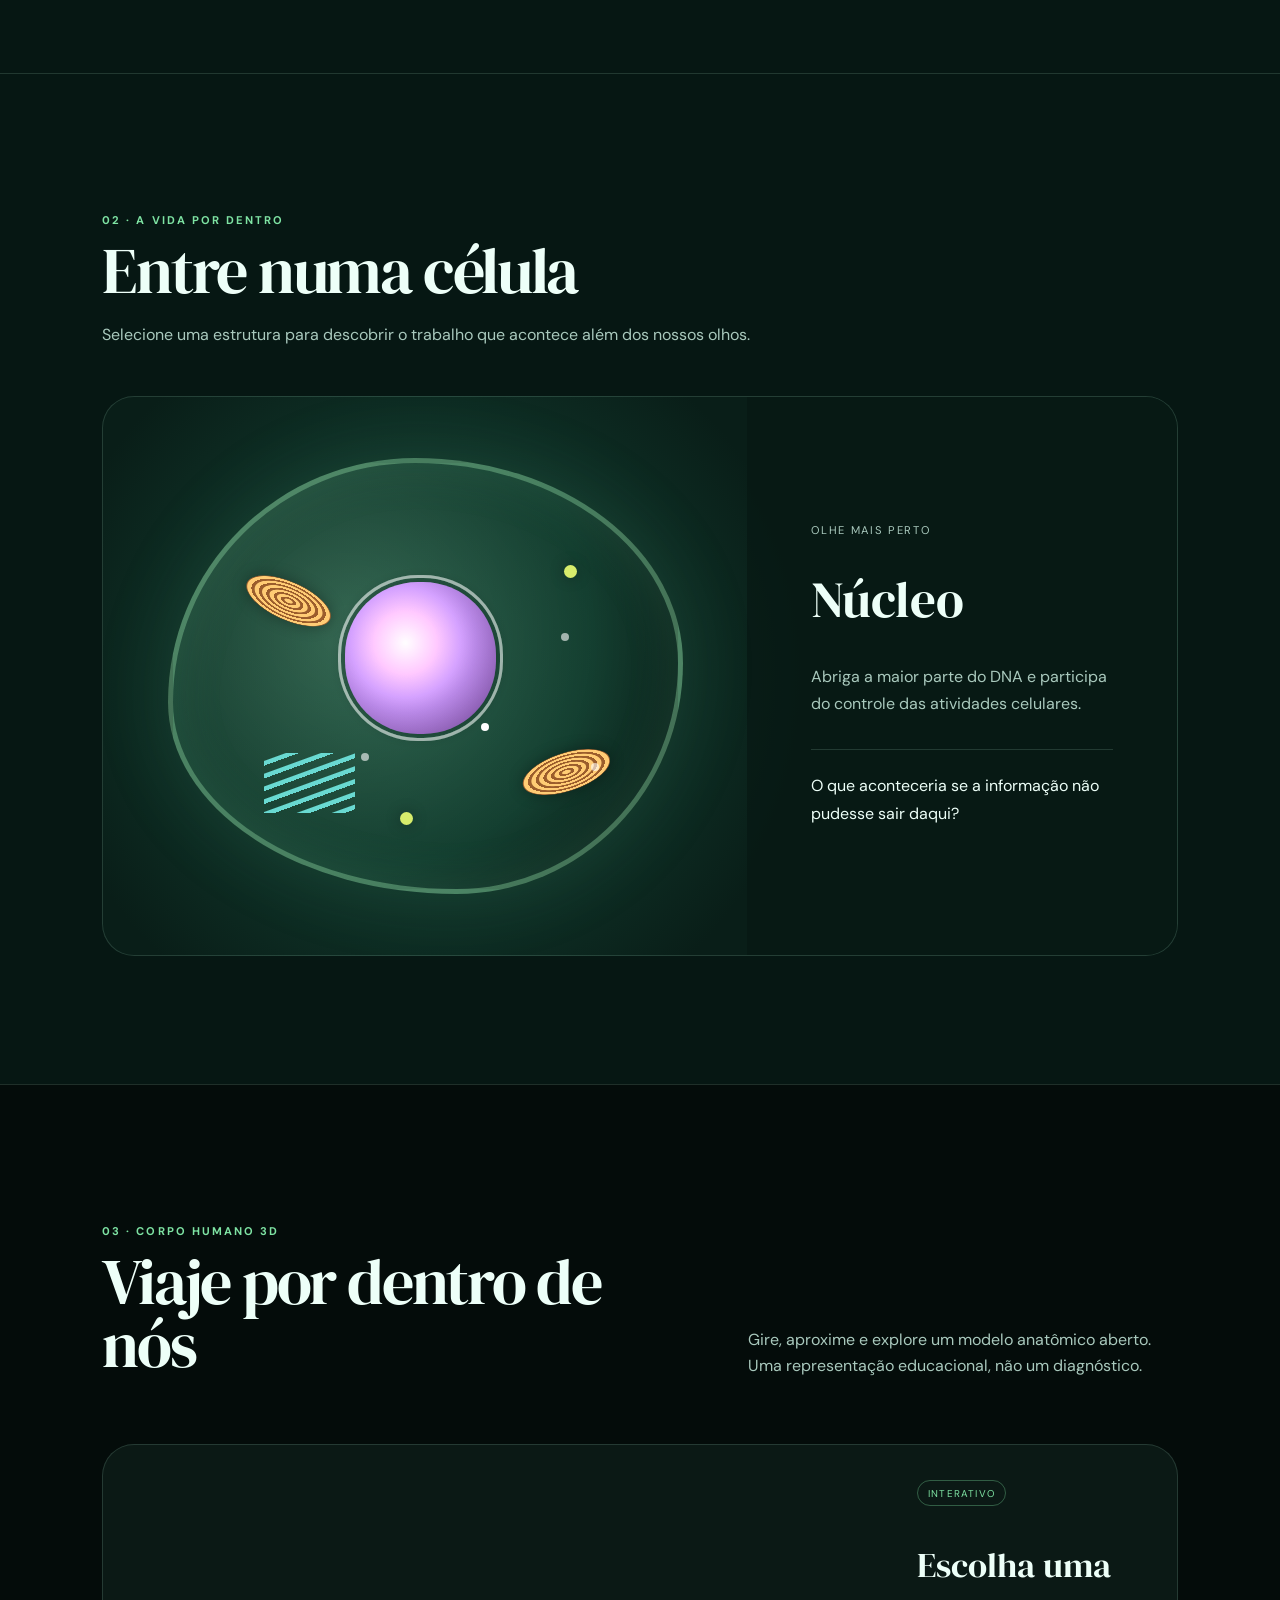
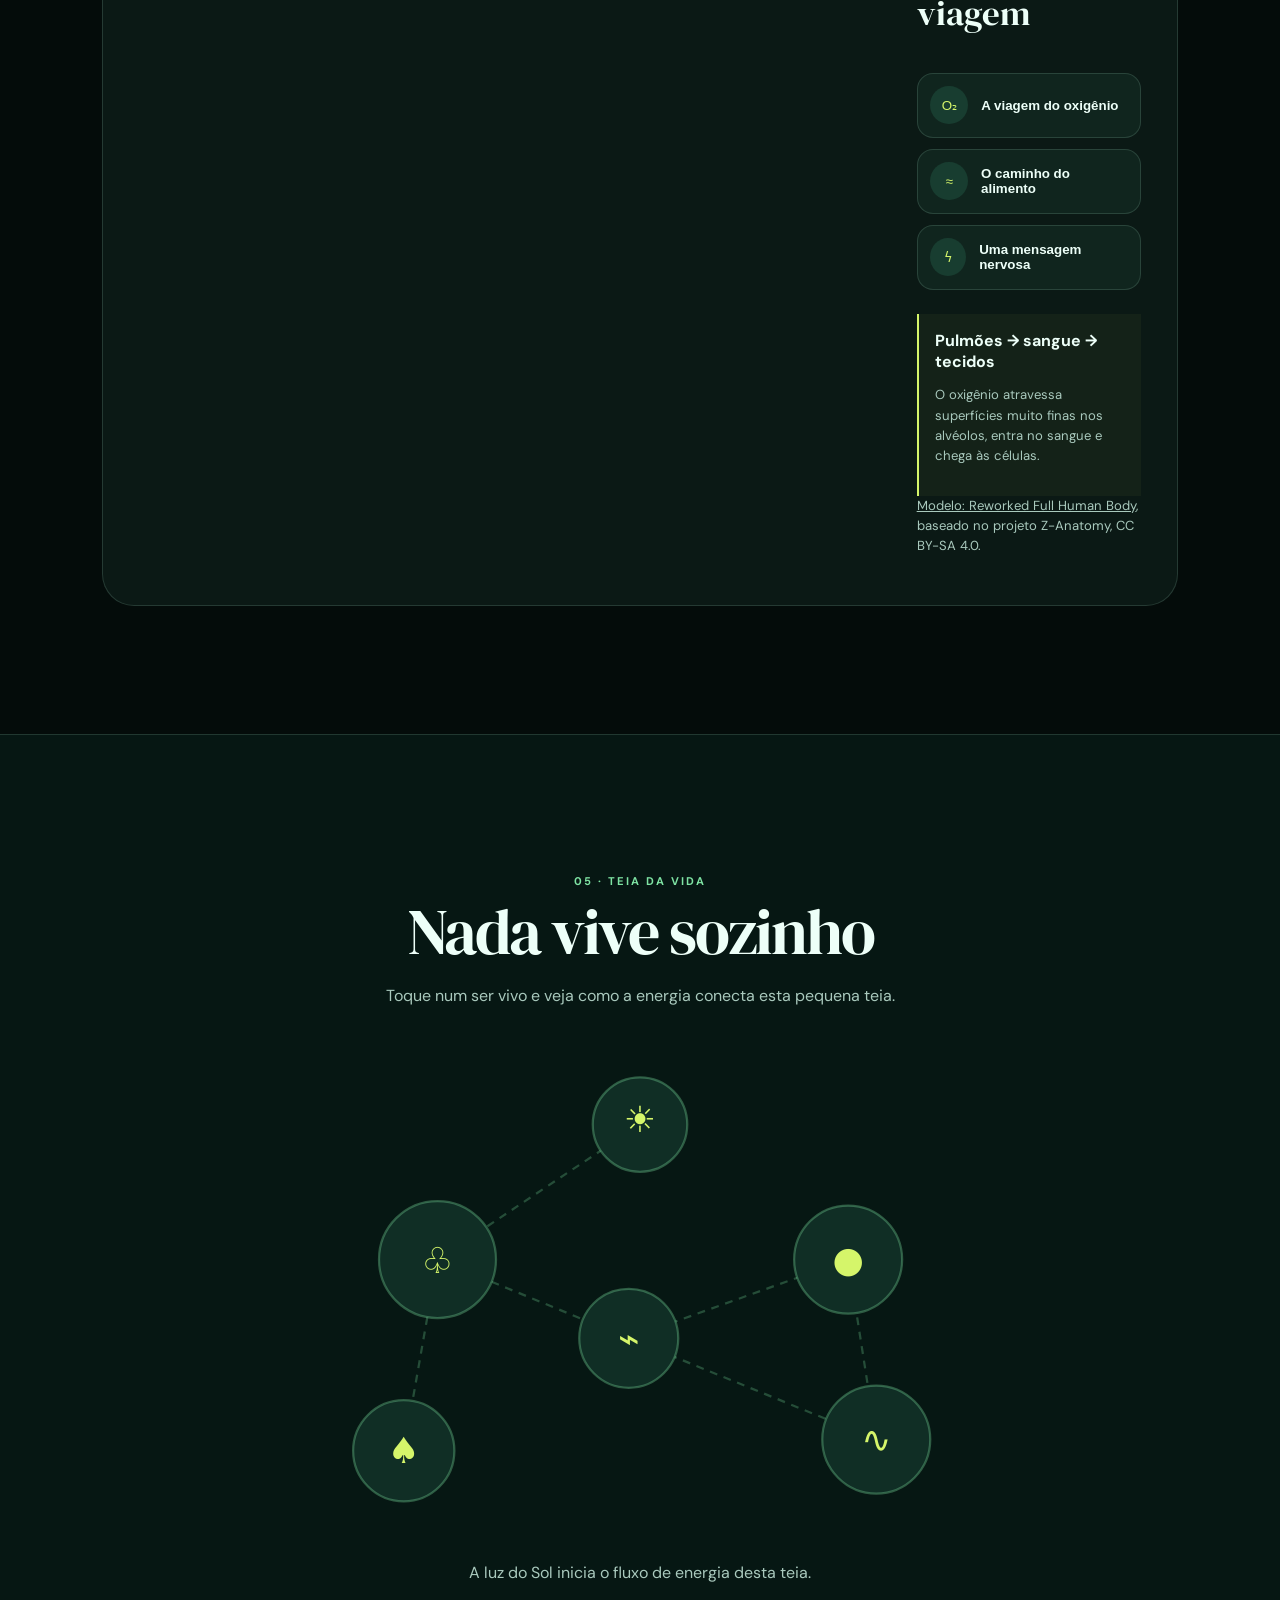
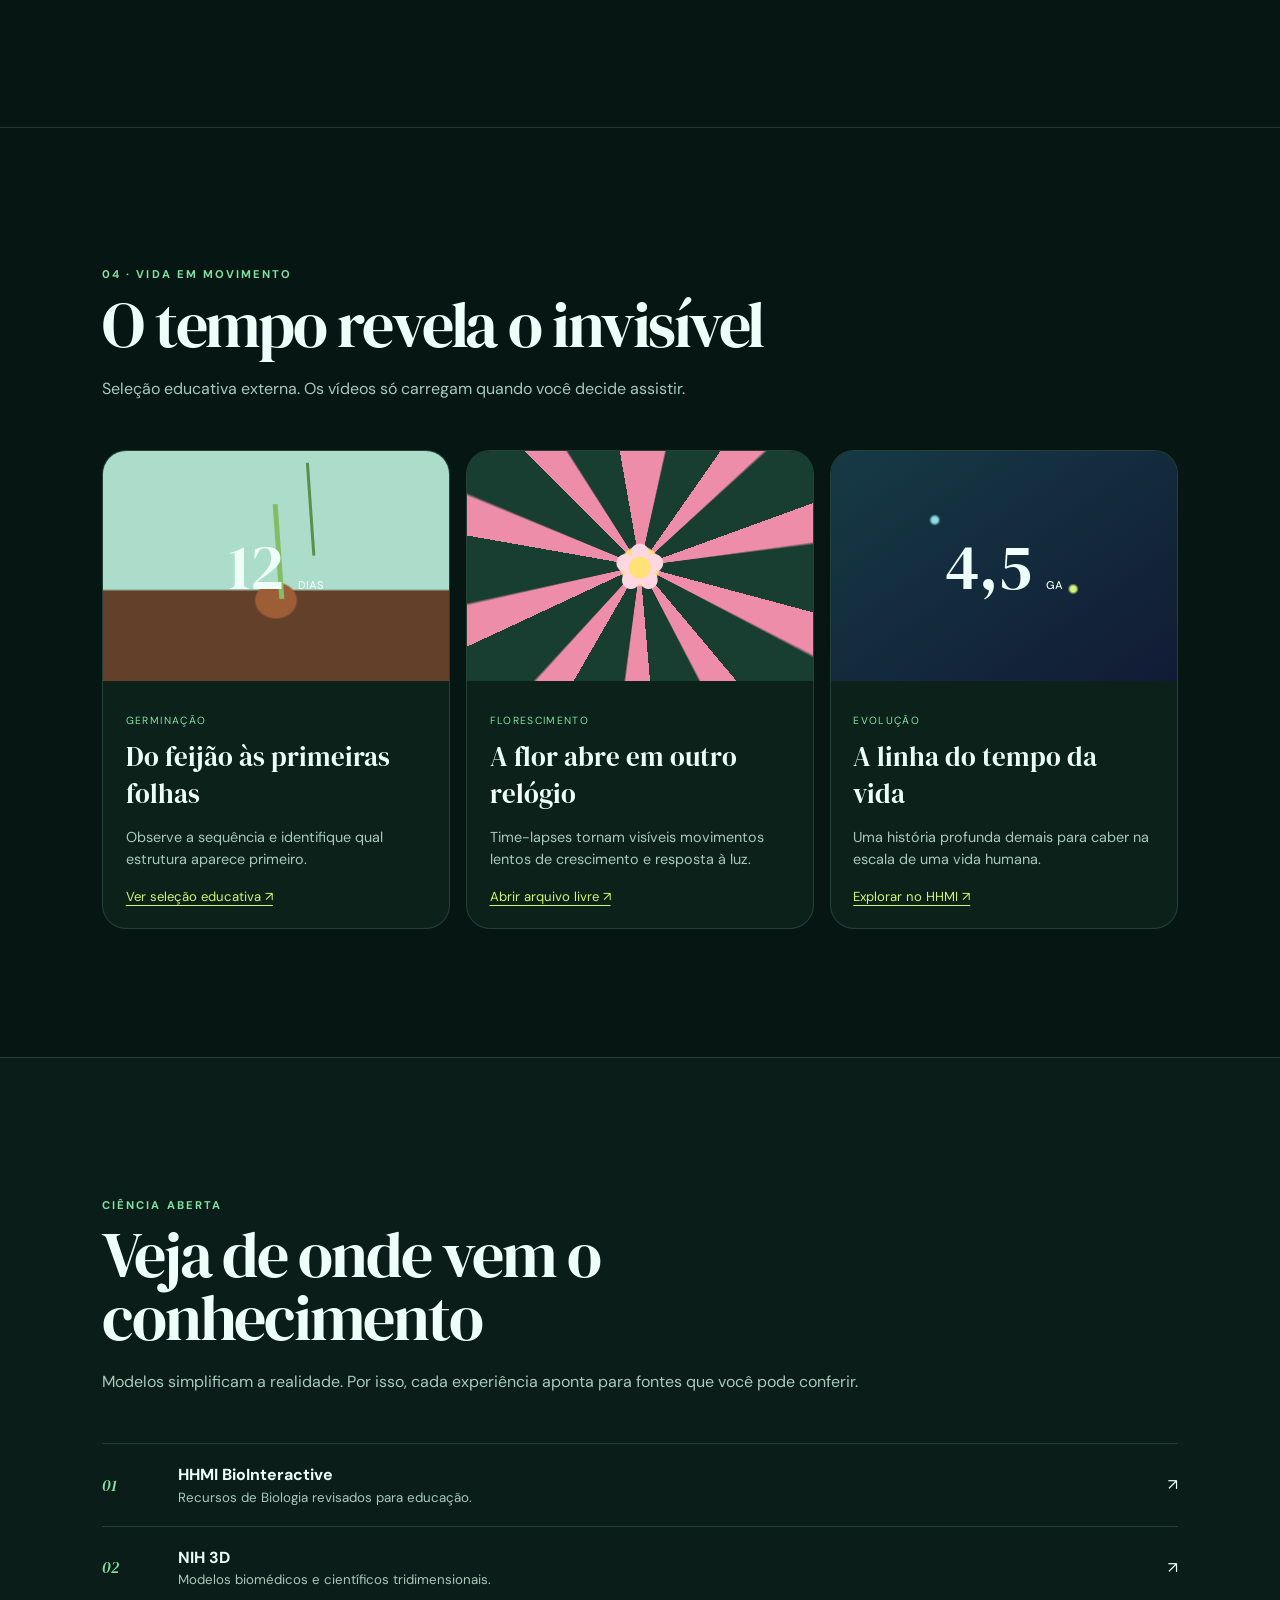
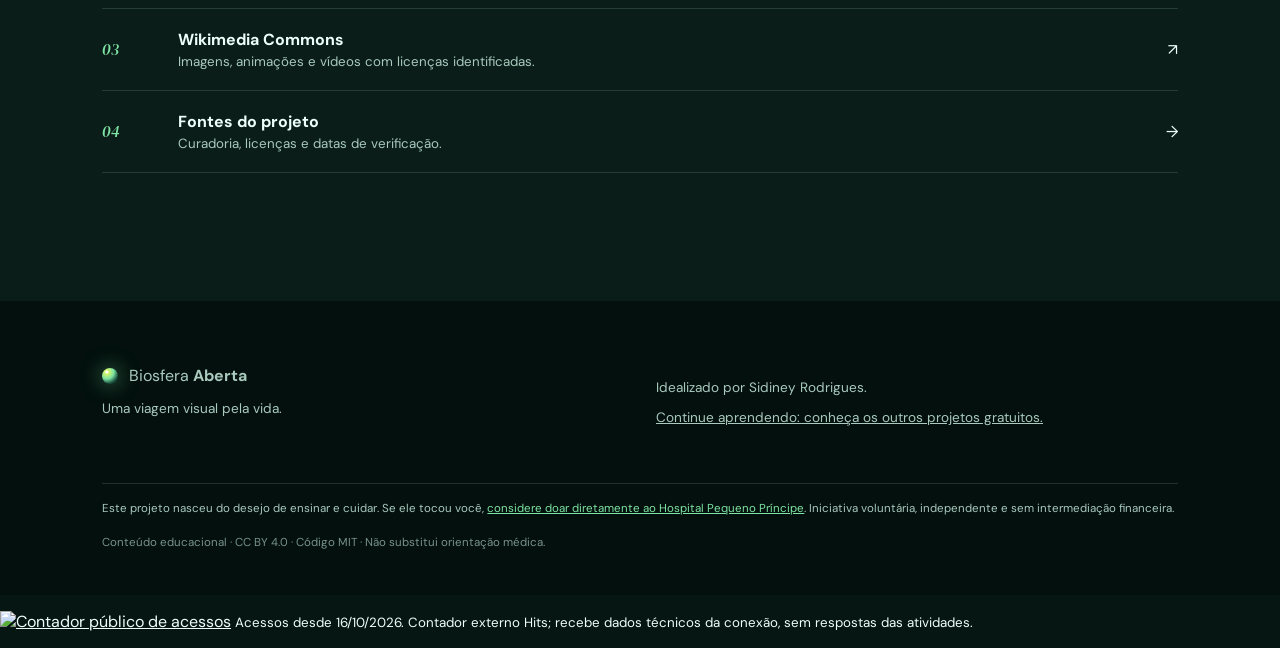
==== commit 4c72fa79: "Adiciona contador público de acessos e integração com o portfólio" ====
--- a/index.html
+++ b/index.html
@@ -5,6 +5,7 @@
   <meta name="viewport" content="width=device-width,initial-scale=1">
   <meta name="theme-color" content="#071c18">
   <meta name="description" content="Explore germinação, células, corpo humano 3D, ecologia e evolução em uma experiência visual gratuita de Biologia.">
+  <meta name="keywords" content="Biologia interativa, aprender Biologia, corpo humano 3D, célula animal e vegetal, interactive biology, interactive 3D anatomy, human body 3D, cell biology, ecology and evolution">
   <meta name="author" content="Sidiney Rodrigues">
   <meta name="robots" content="index,follow,max-image-preview:large,max-video-preview:-1">
   <link rel="canonical" href="https://sidineyr.github.io/biosfera/">
@@ -177,5 +178,5 @@
     <p class="legal">Conteúdo educacional · CC BY 4.0 · Código MIT · <span data-i18n="medical">Não substitui orientação médica.</span></p>
   </footer>
   <script src="assets/app.js" defer></script>
-</body>
+<p class="site-access-counter"><a href="https://hits.sh/sidineyr.github.io/biosfera/"><img src="https://hits.sh/sidineyr.github.io/biosfera.svg?style=flat-square&amp;label=acessos&amp;color=167c80" alt="Contador público de acessos" width="120" height="20" referrerpolicy="no-referrer"></a><small> Acessos desde 16/10/2026. Contador externo Hits; recebe dados técnicos da conexão, sem respostas das atividades.</small></p></body>
 </html>
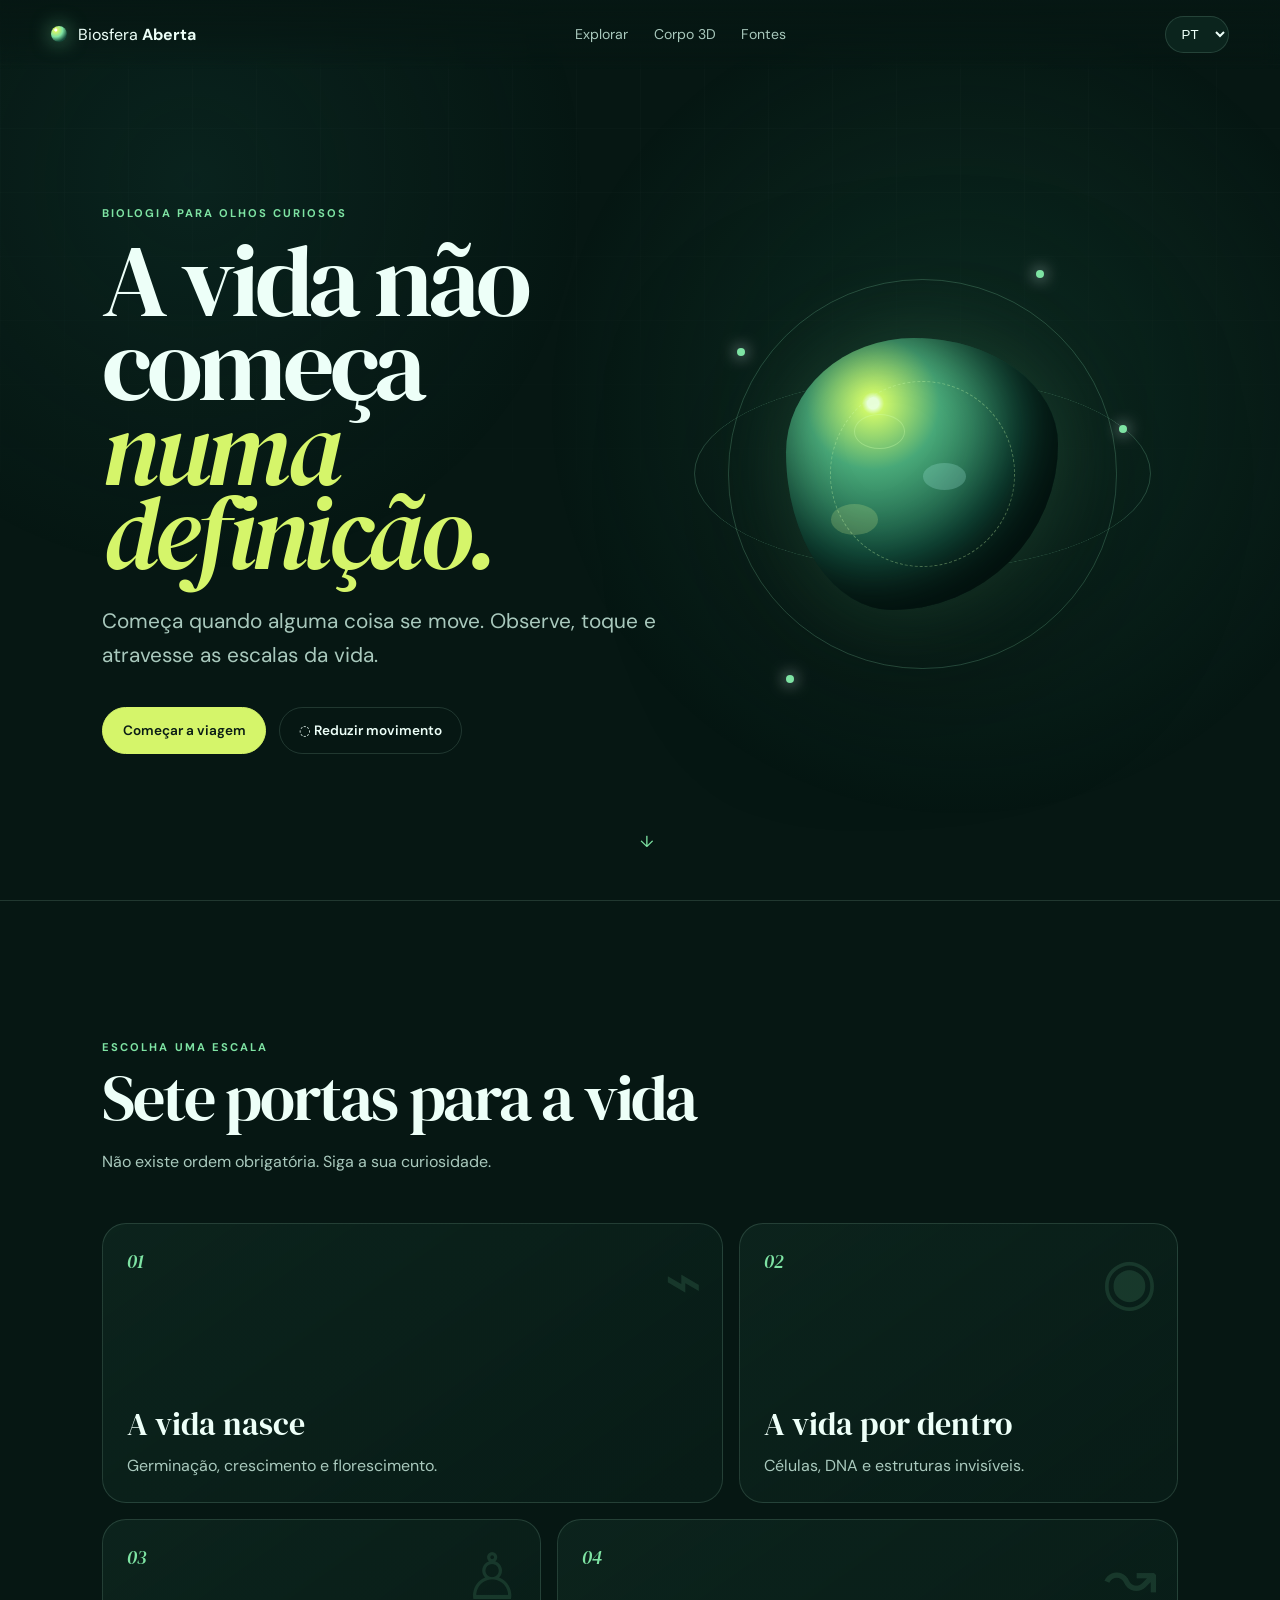
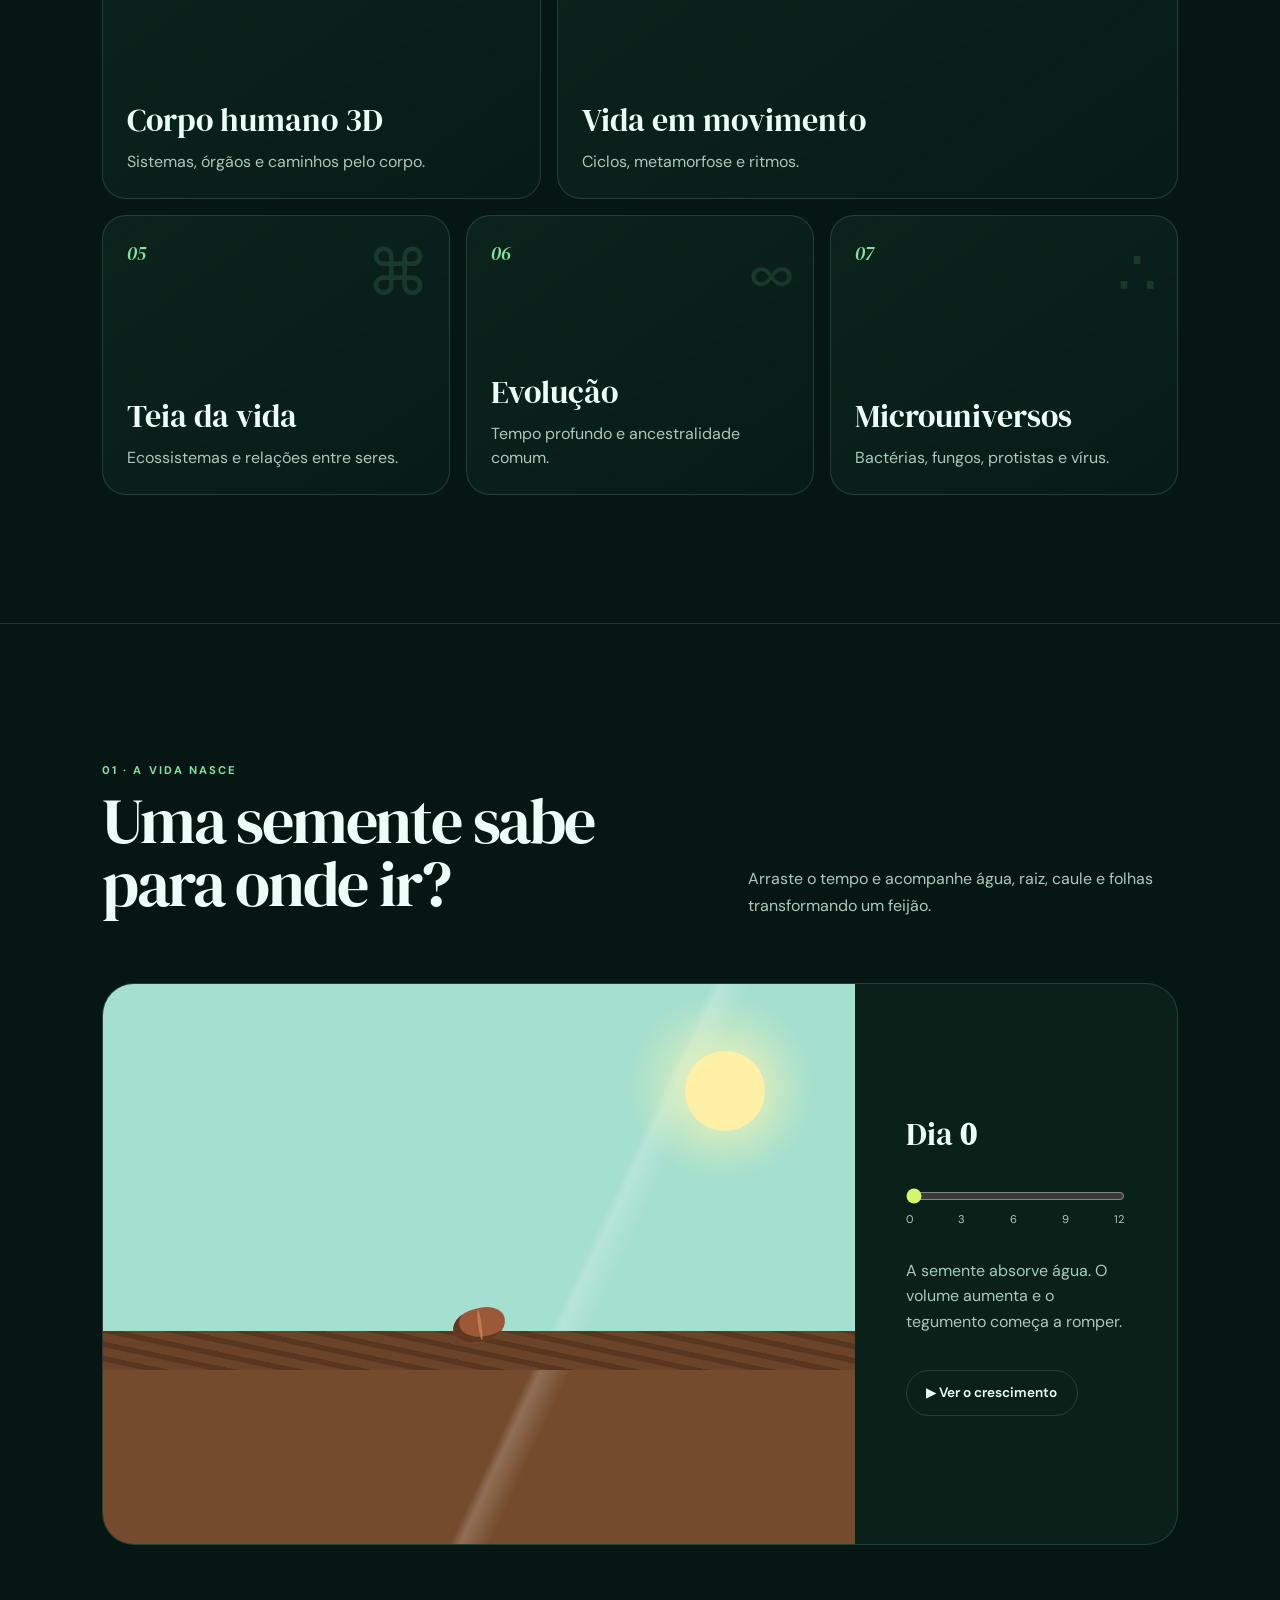
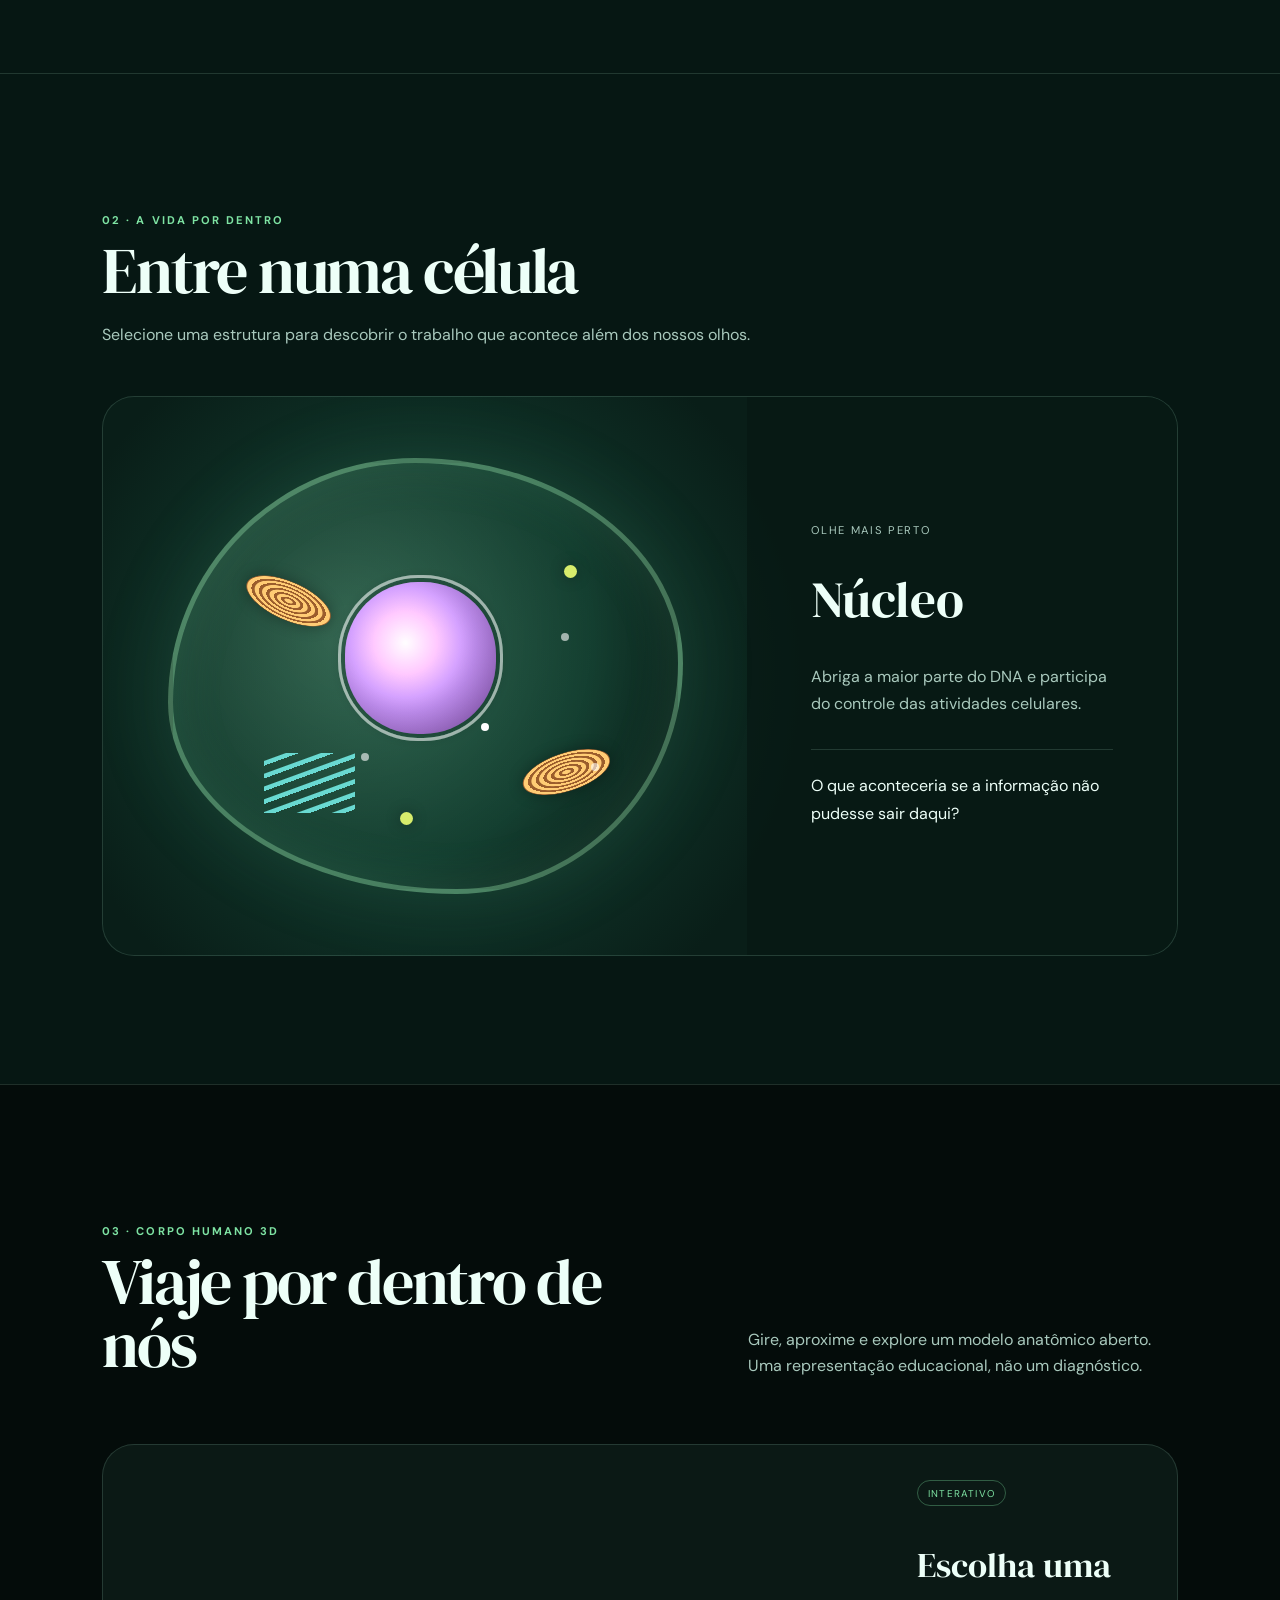
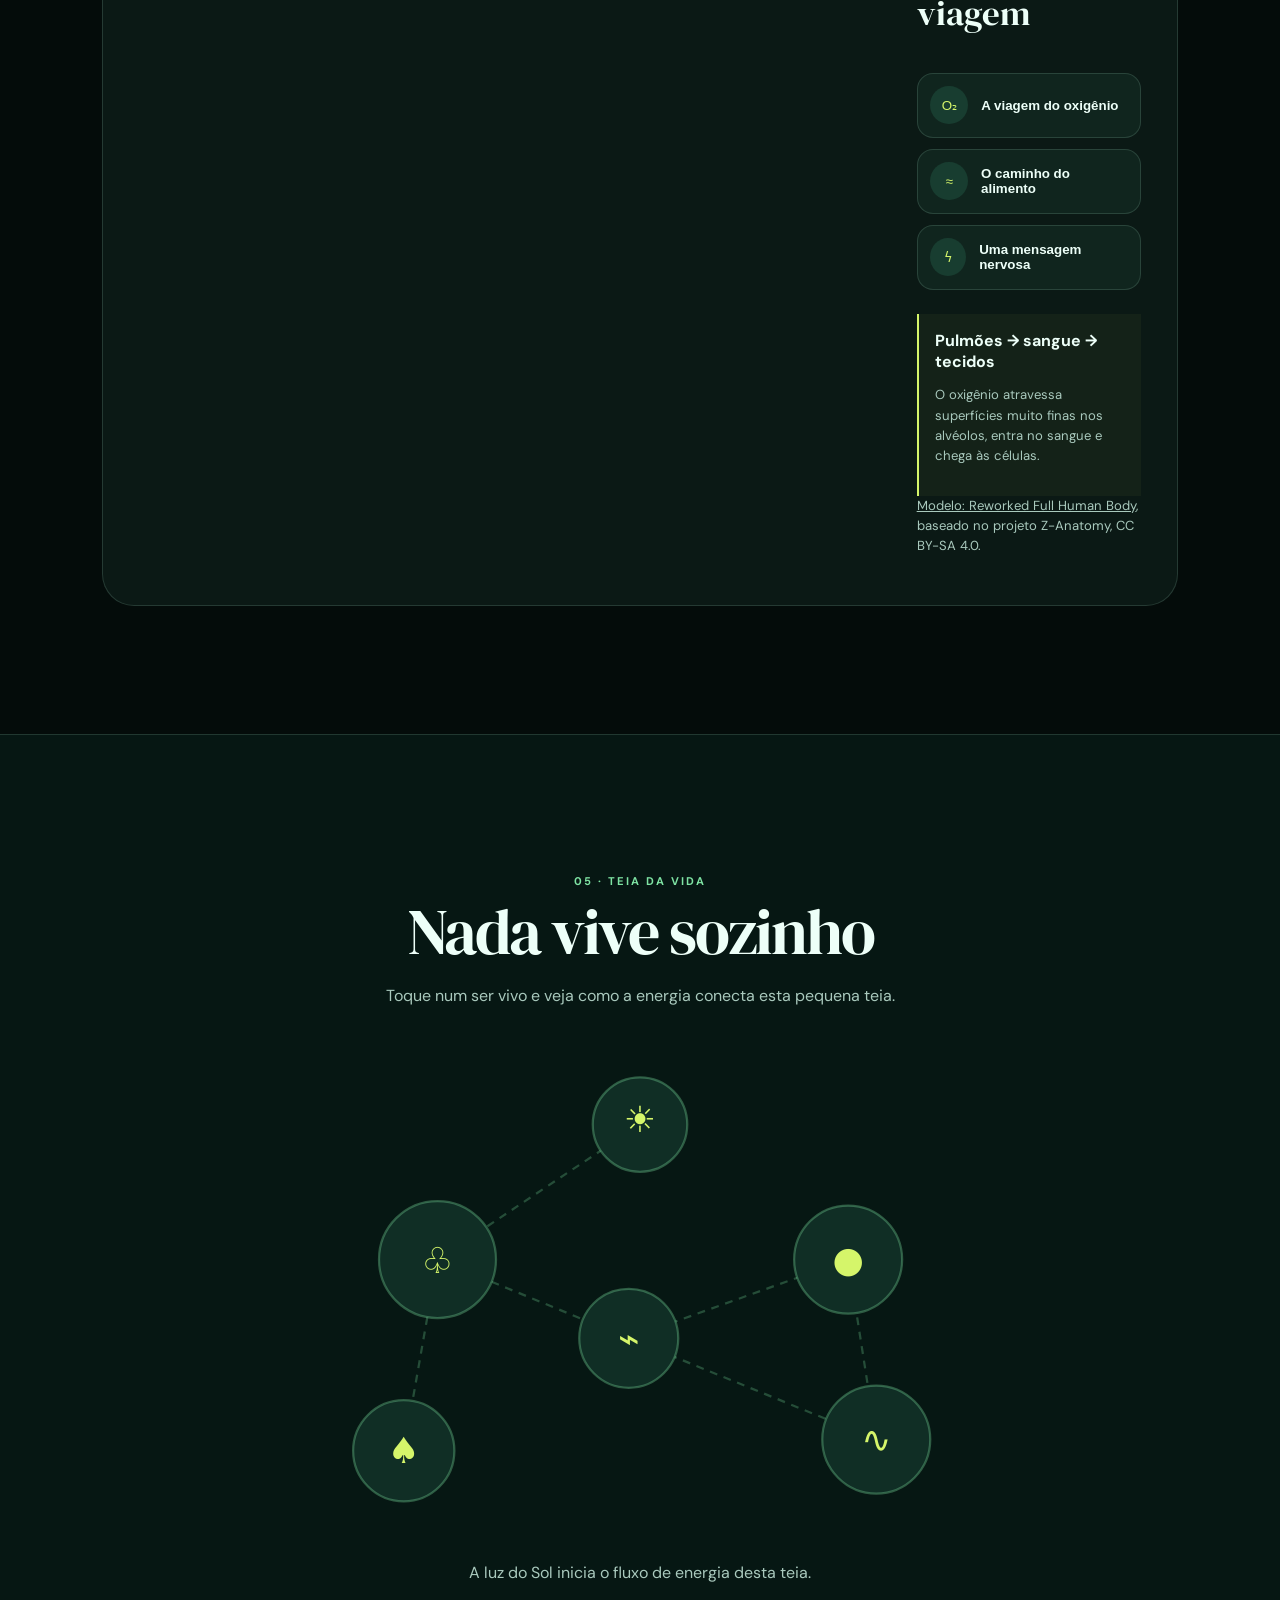
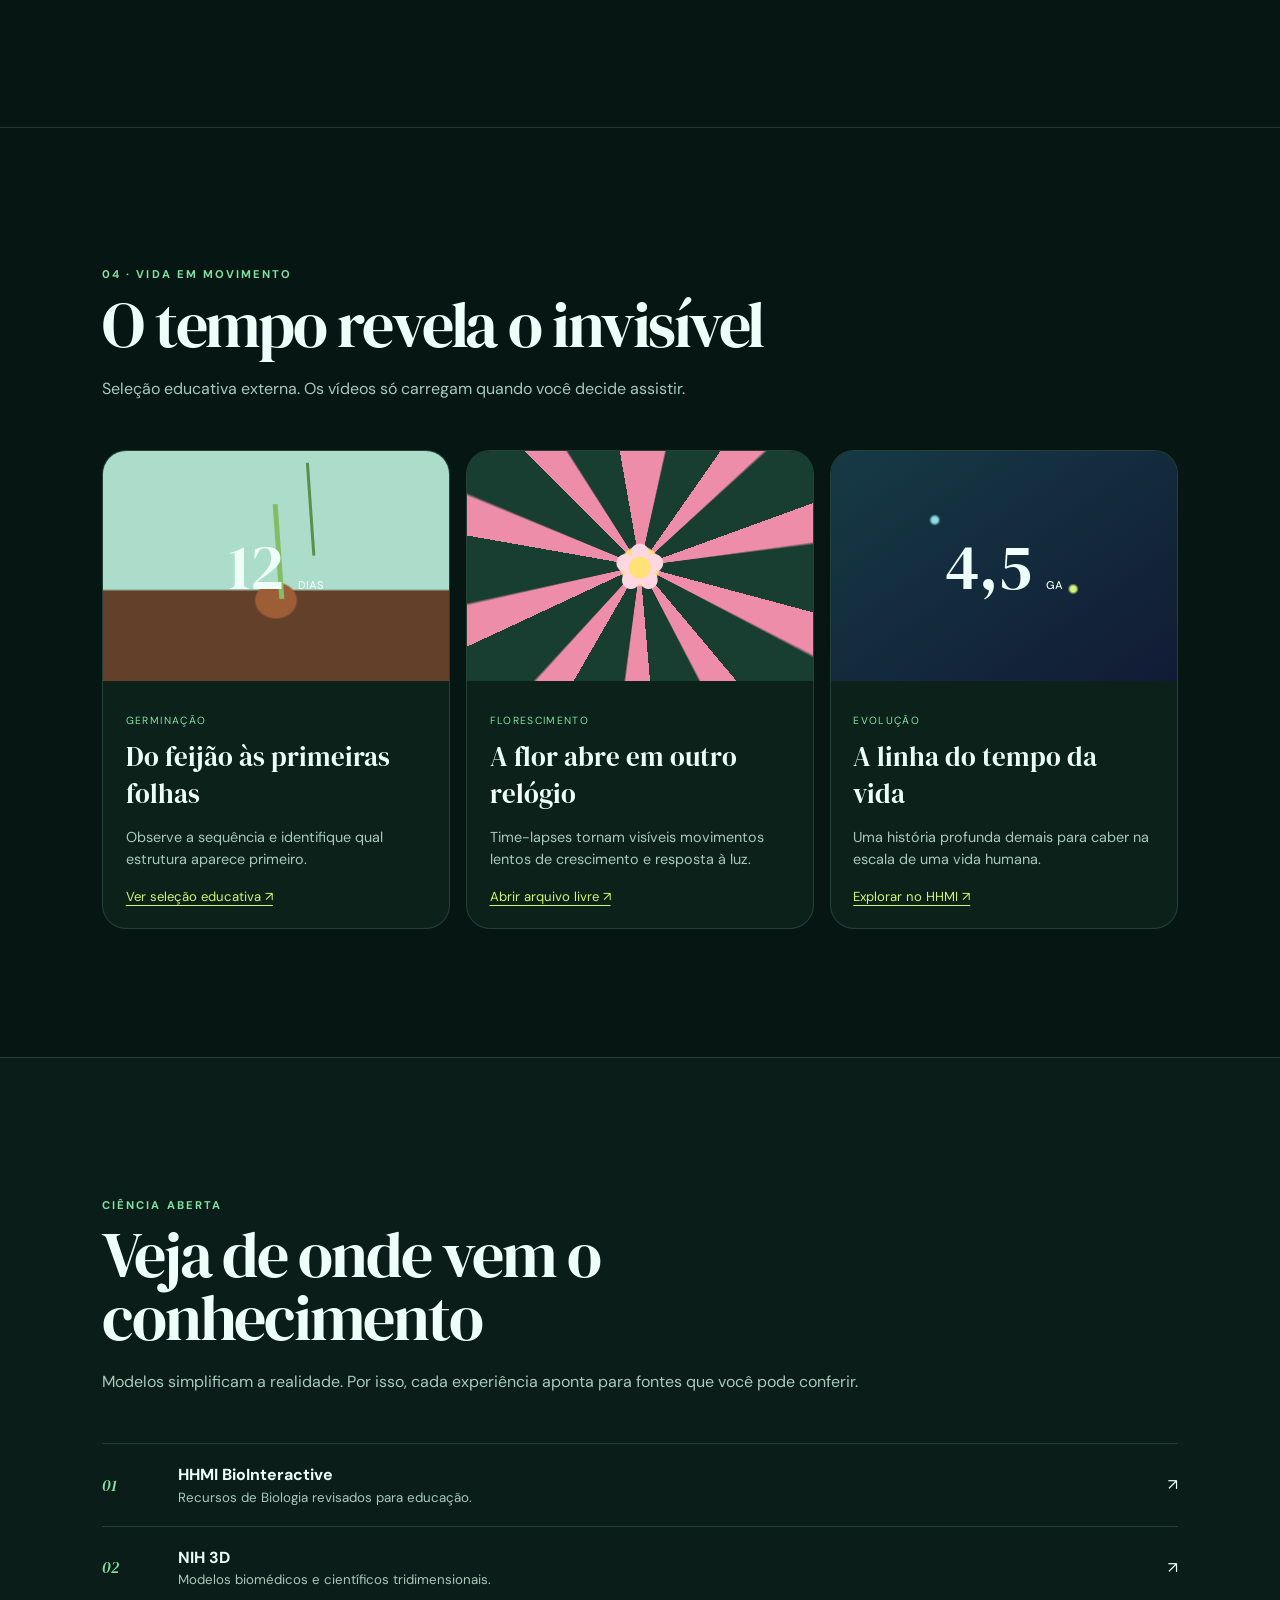
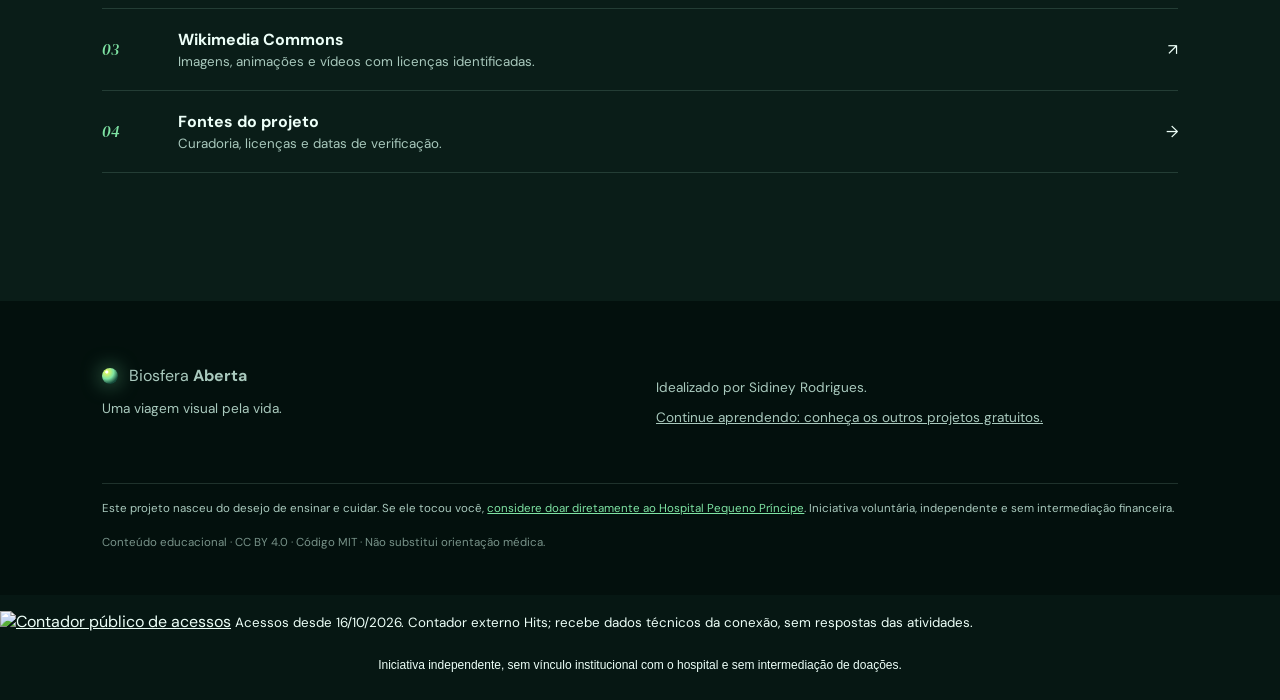
==== commit ed41420e: "Prepara publicidade discreta e reforça doação independente Identifica o editor AdSense e prepara um " ====
--- a/index.html
+++ b/index.html
@@ -21,6 +21,8 @@
   <title>Biosfera Aberta — Uma viagem visual pela vida</title>
   <link rel="stylesheet" href="assets/styles.css">
   <script type="application/ld+json">{"@context":"https://schema.org","@type":"LearningResource","name":"Biosfera Aberta","description":"Experiência visual gratuita para aprender Biologia.","url":"https://sidineyr.github.io/biosfera/","inLanguage":["pt-BR","en","es"],"learningResourceType":"interactive resource","isAccessibleForFree":true,"author":{"@type":"Person","name":"Sidiney Rodrigues","url":"https://github.com/sidineyr"}}</script>
+<meta name="google-adsense-account" content="ca-pub-4924241177850142">
+<script defer src="assets/educational-ads.js"></script>
 </head>
 <body>
   <a class="skip" href="#conteudo">Pular para o conteúdo</a>
@@ -178,5 +180,6 @@
     <p class="legal">Conteúdo educacional · CC BY 4.0 · Código MIT · <span data-i18n="medical">Não substitui orientação médica.</span></p>
   </footer>
   <script src="assets/app.js" defer></script>
-<p class="site-access-counter"><a href="https://hits.sh/sidineyr.github.io/biosfera/"><img src="https://hits.sh/sidineyr.github.io/biosfera.svg?style=flat-square&amp;label=acessos&amp;color=167c80" alt="Contador público de acessos" width="120" height="20" referrerpolicy="no-referrer"></a><small> Acessos desde 16/10/2026. Contador externo Hits; recebe dados técnicos da conexão, sem respostas das atividades.</small></p></body>
+<p class="site-access-counter"><a href="https://hits.sh/sidineyr.github.io/biosfera/"><img src="https://hits.sh/sidineyr.github.io/biosfera.svg?style=flat-square&amp;label=acessos&amp;color=167c80" alt="Contador público de acessos" width="120" height="20" referrerpolicy="no-referrer"></a><small> Acessos desde 16/10/2026. Contador externo Hits; recebe dados técnicos da conexão, sem respostas das atividades.</small></p><p data-independent-donation style="box-sizing:border-box;max-width:70rem;margin:16px auto;padding:8px 16px;font:12px/1.6 sans-serif;text-align:center">Iniciativa independente, sem vínculo institucional com o hospital e sem intermediação de doações.</p>
+</body>
 </html>
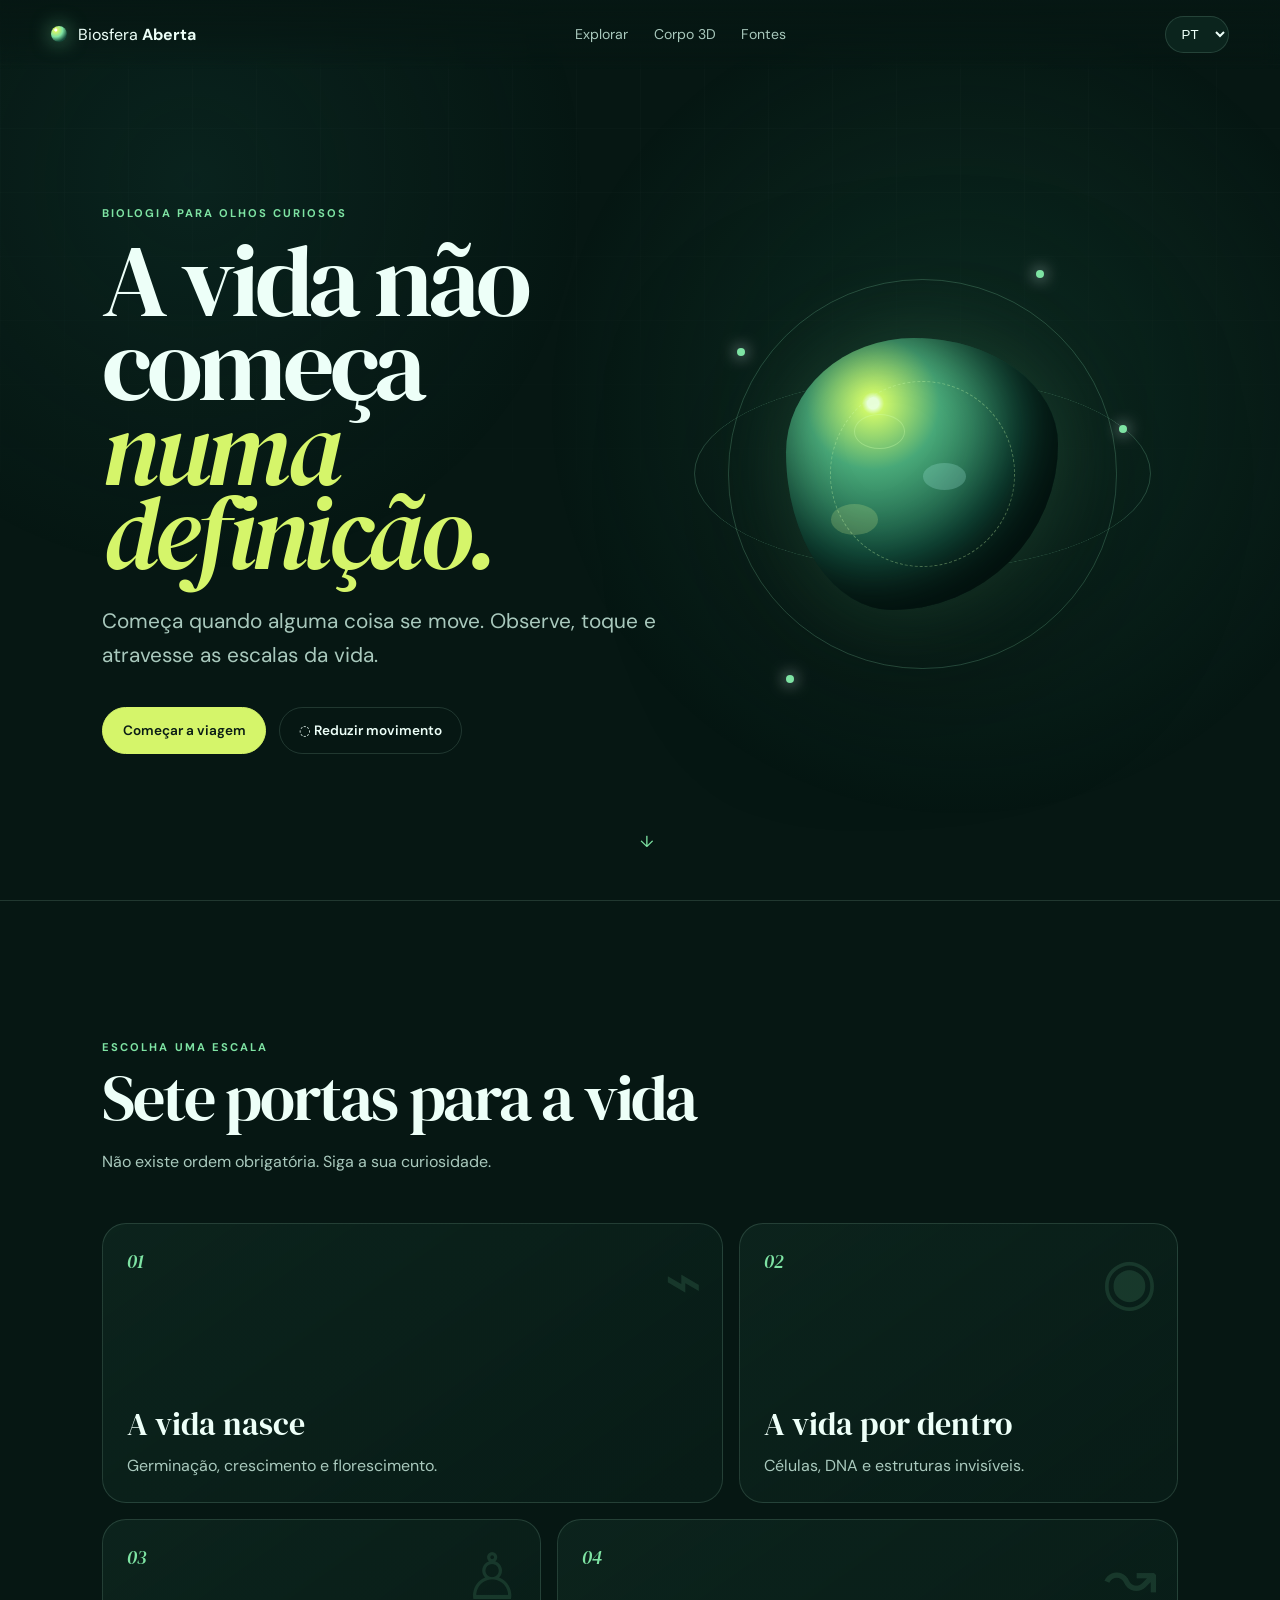
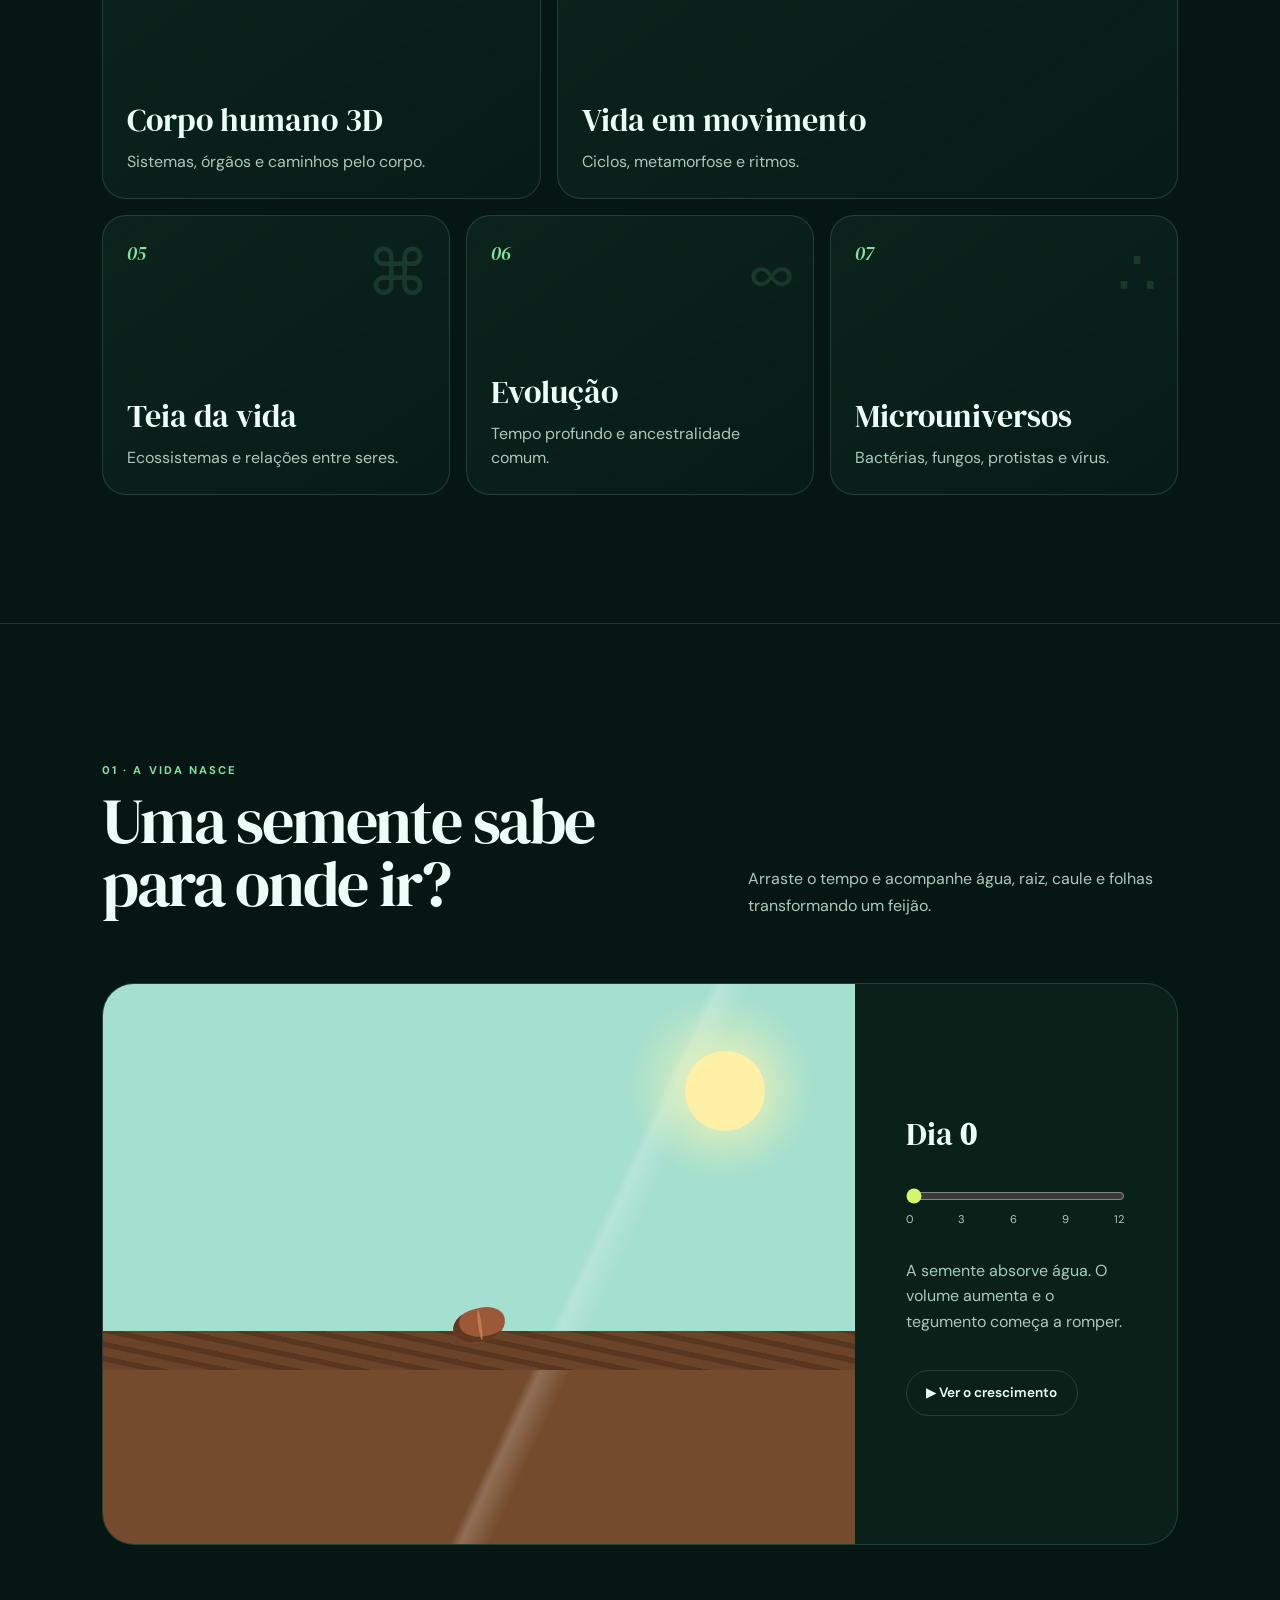
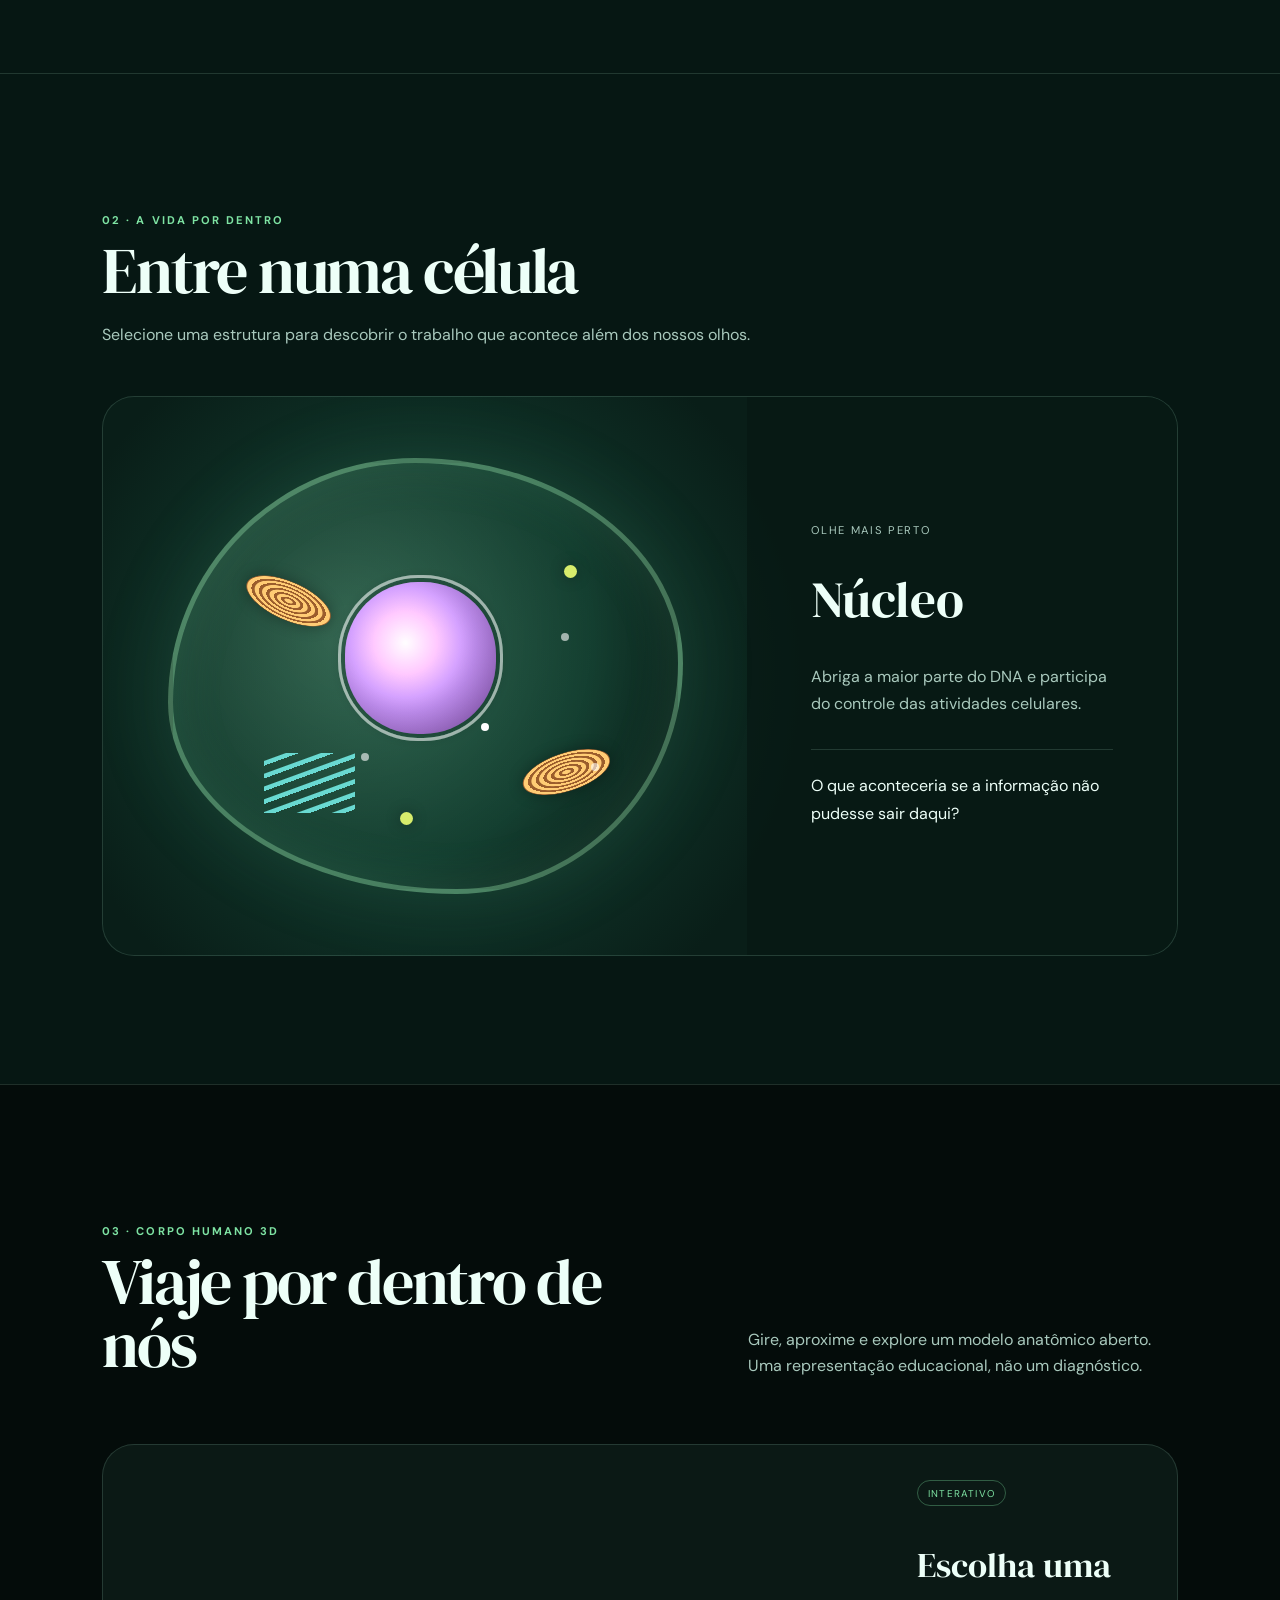
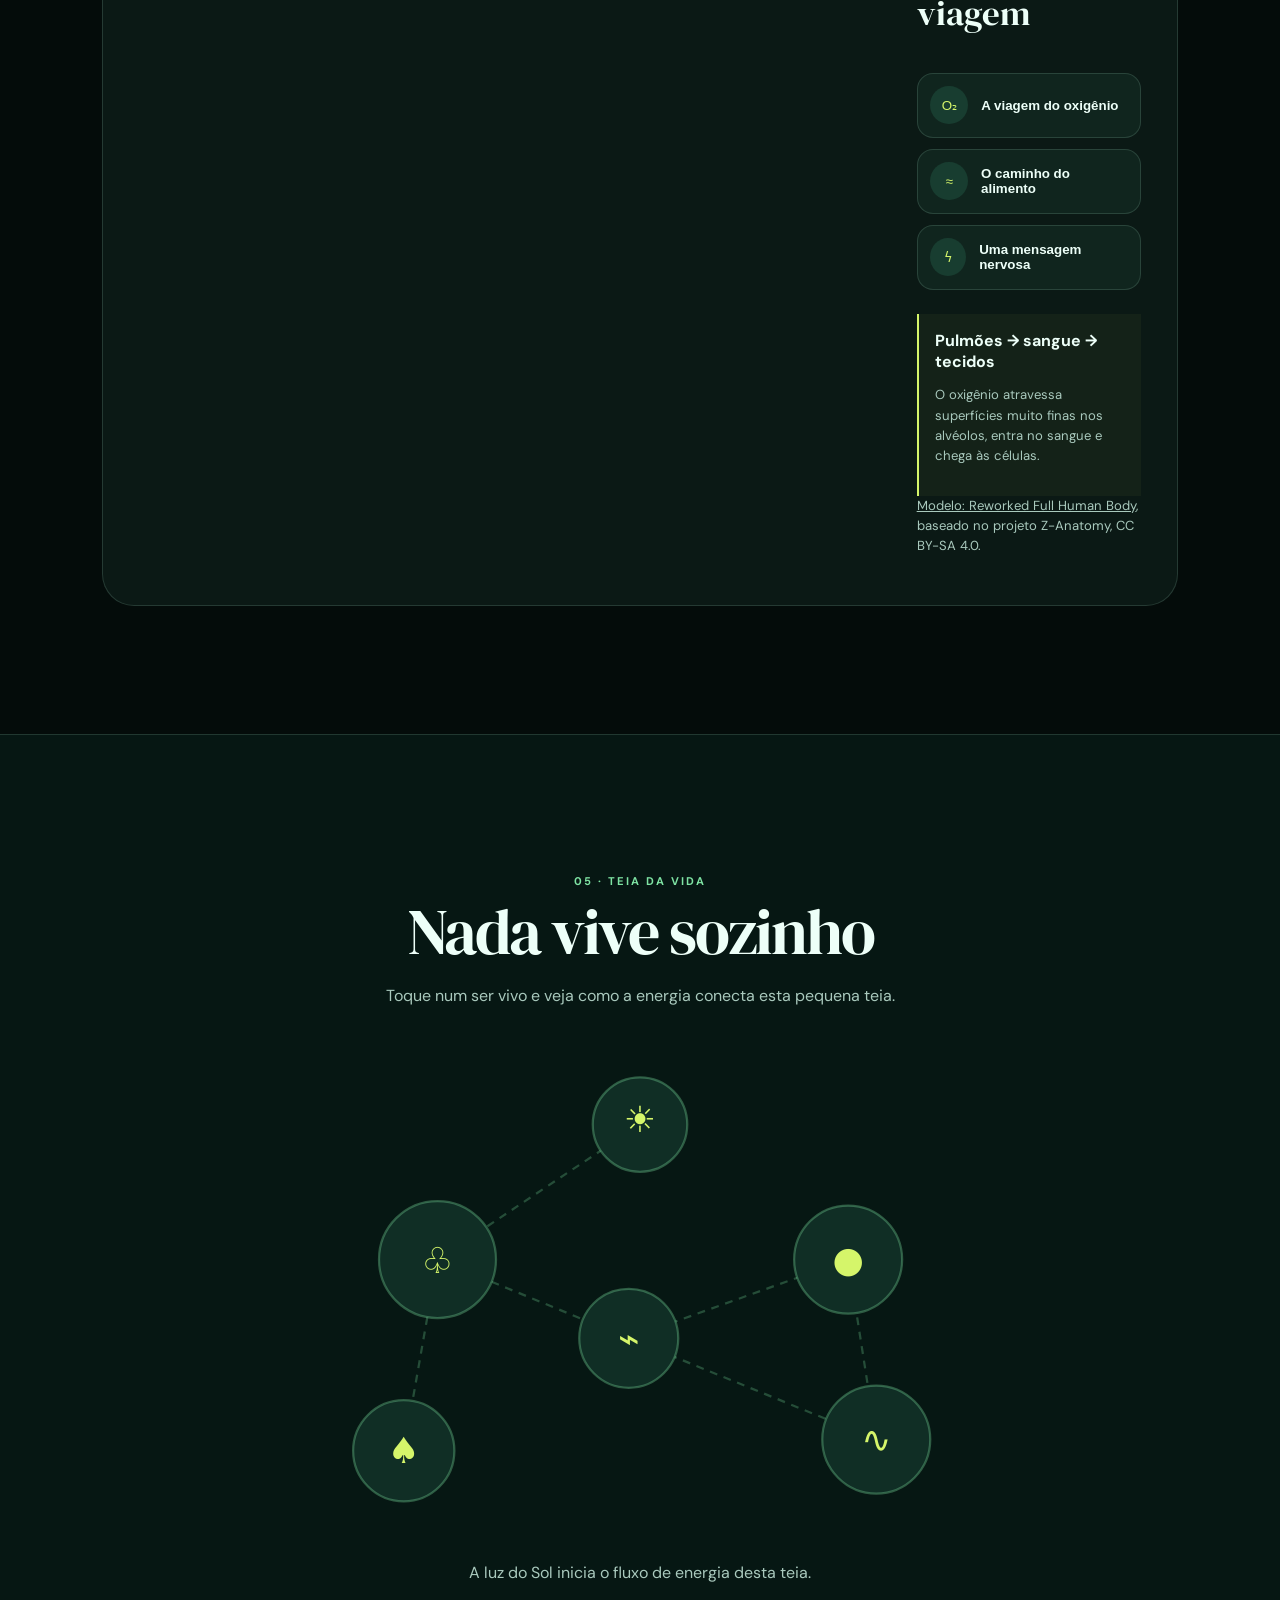
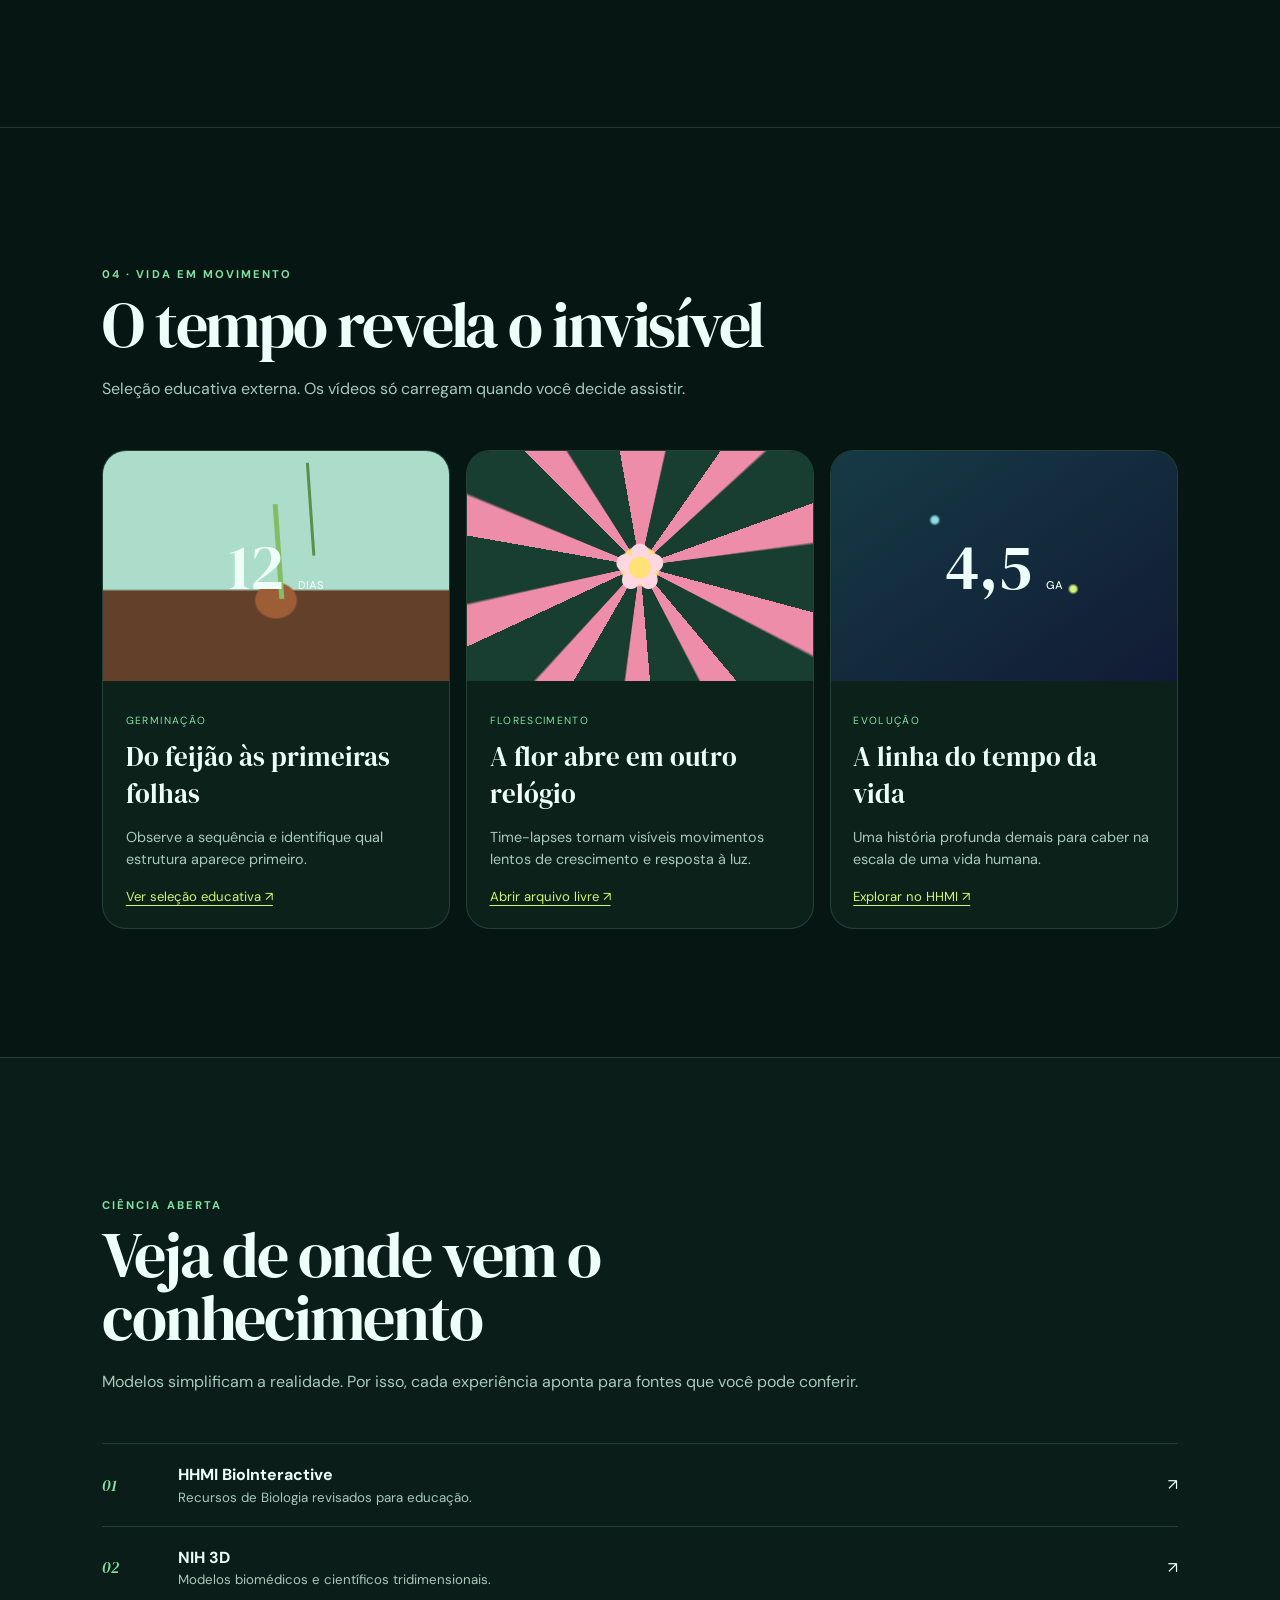
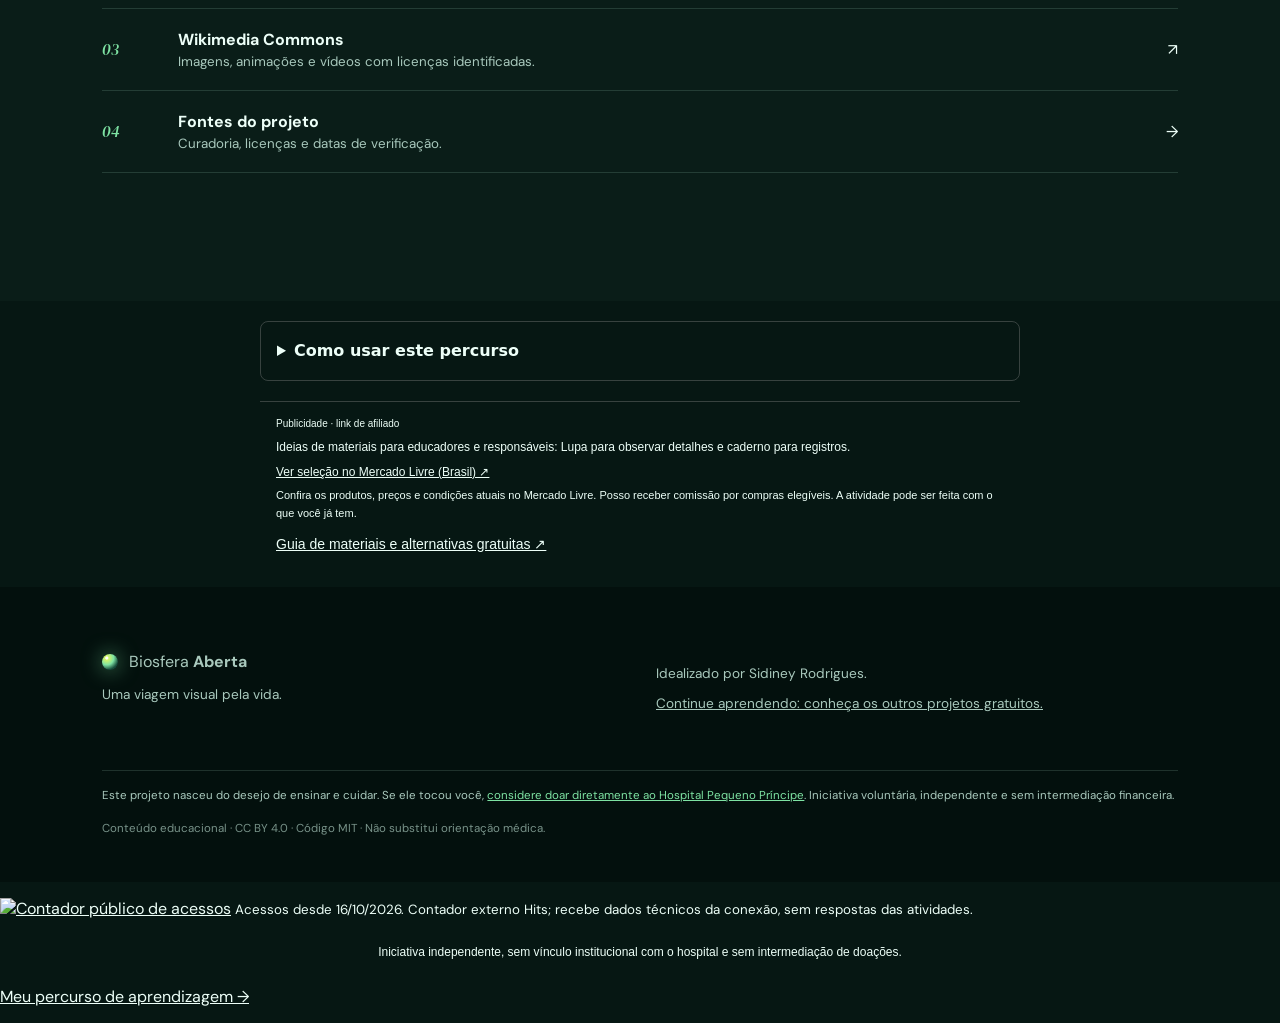
==== commit 5fbc5d45: "Integra entrada para o percurso de aprendizagem da Casa de Cursos" ====
--- a/index.html
+++ b/index.html
@@ -181,5 +181,6 @@
   </footer>
   <script src="assets/app.js" defer></script>
 <p class="site-access-counter"><a href="https://hits.sh/sidineyr.github.io/biosfera/"><img src="https://hits.sh/sidineyr.github.io/biosfera.svg?style=flat-square&amp;label=acessos&amp;color=167c80" alt="Contador público de acessos" width="120" height="20" referrerpolicy="no-referrer"></a><small> Acessos desde 16/10/2026. Contador externo Hits; recebe dados técnicos da conexão, sem respostas das atividades.</small></p><p data-independent-donation style="box-sizing:border-box;max-width:70rem;margin:16px auto;padding:8px 16px;font:12px/1.6 sans-serif;text-align:center">Iniciativa independente, sem vínculo institucional com o hospital e sem intermediação de doações.</p>
+<aside data-casa-cursos aria-label="Percurso de aprendizagem"><p><a href="https://sidineyr.github.io/cursos/biosfera/" target="_blank" rel="noopener noreferrer">Meu percurso de aprendizagem →</a></p></aside>
 </body>
 </html>
